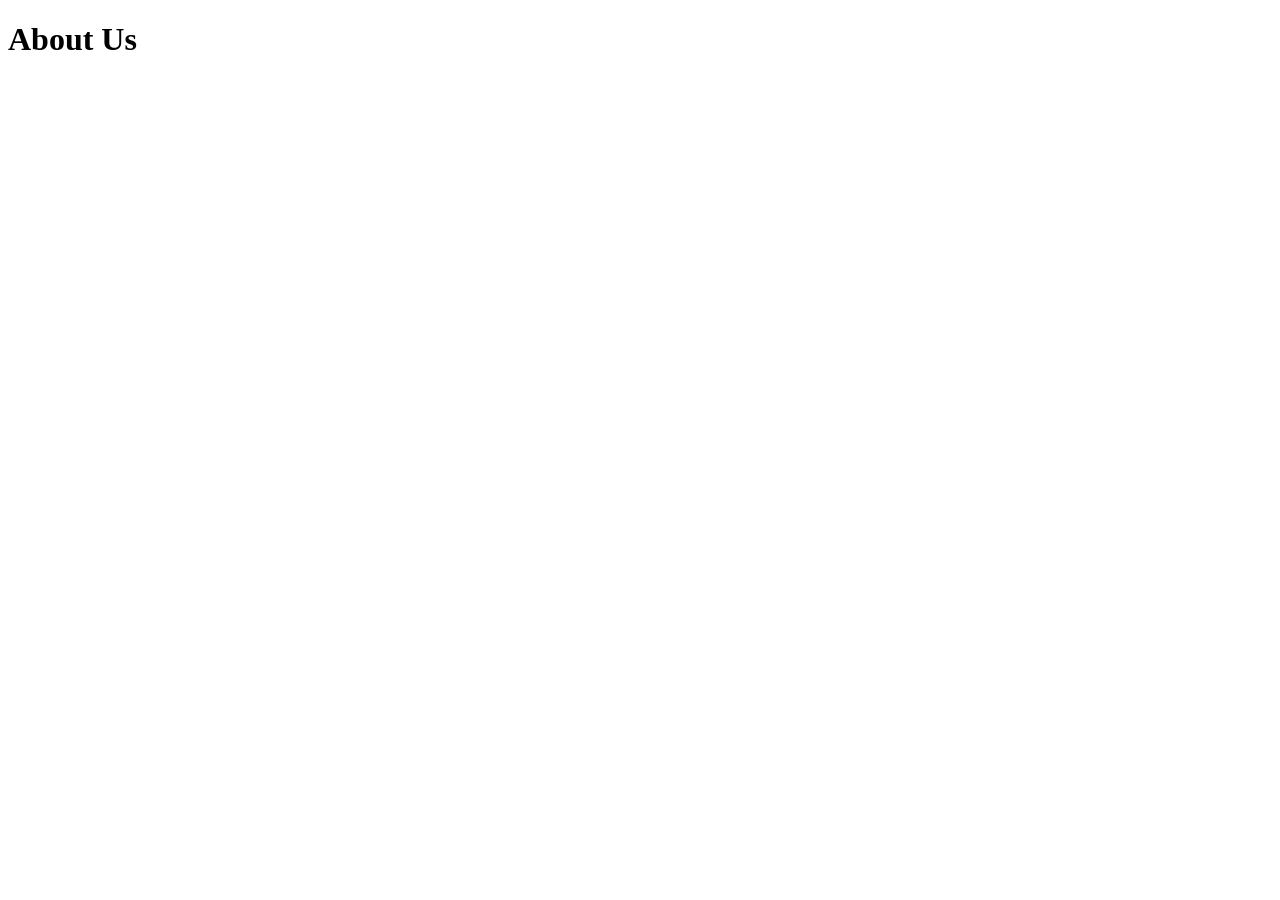
==== html/aboutPage.html @ 6cda6659 "about page started" ====
<!DOCTYPE html>
<html lang="en">

<head>
    <meta charset="UTF-8">
    <meta name="viewport" content="width=device-width, initial-scale=1.0">
    <title>About Us</title>
    <link rel="stylesheet" href="../css/aboutPage.css">
</head>

<body>
    <div>
        <h1>About Us</h1>
    </div>
    
    <section>
        <div>
            
        </div>
    </section>
</body>

</html>
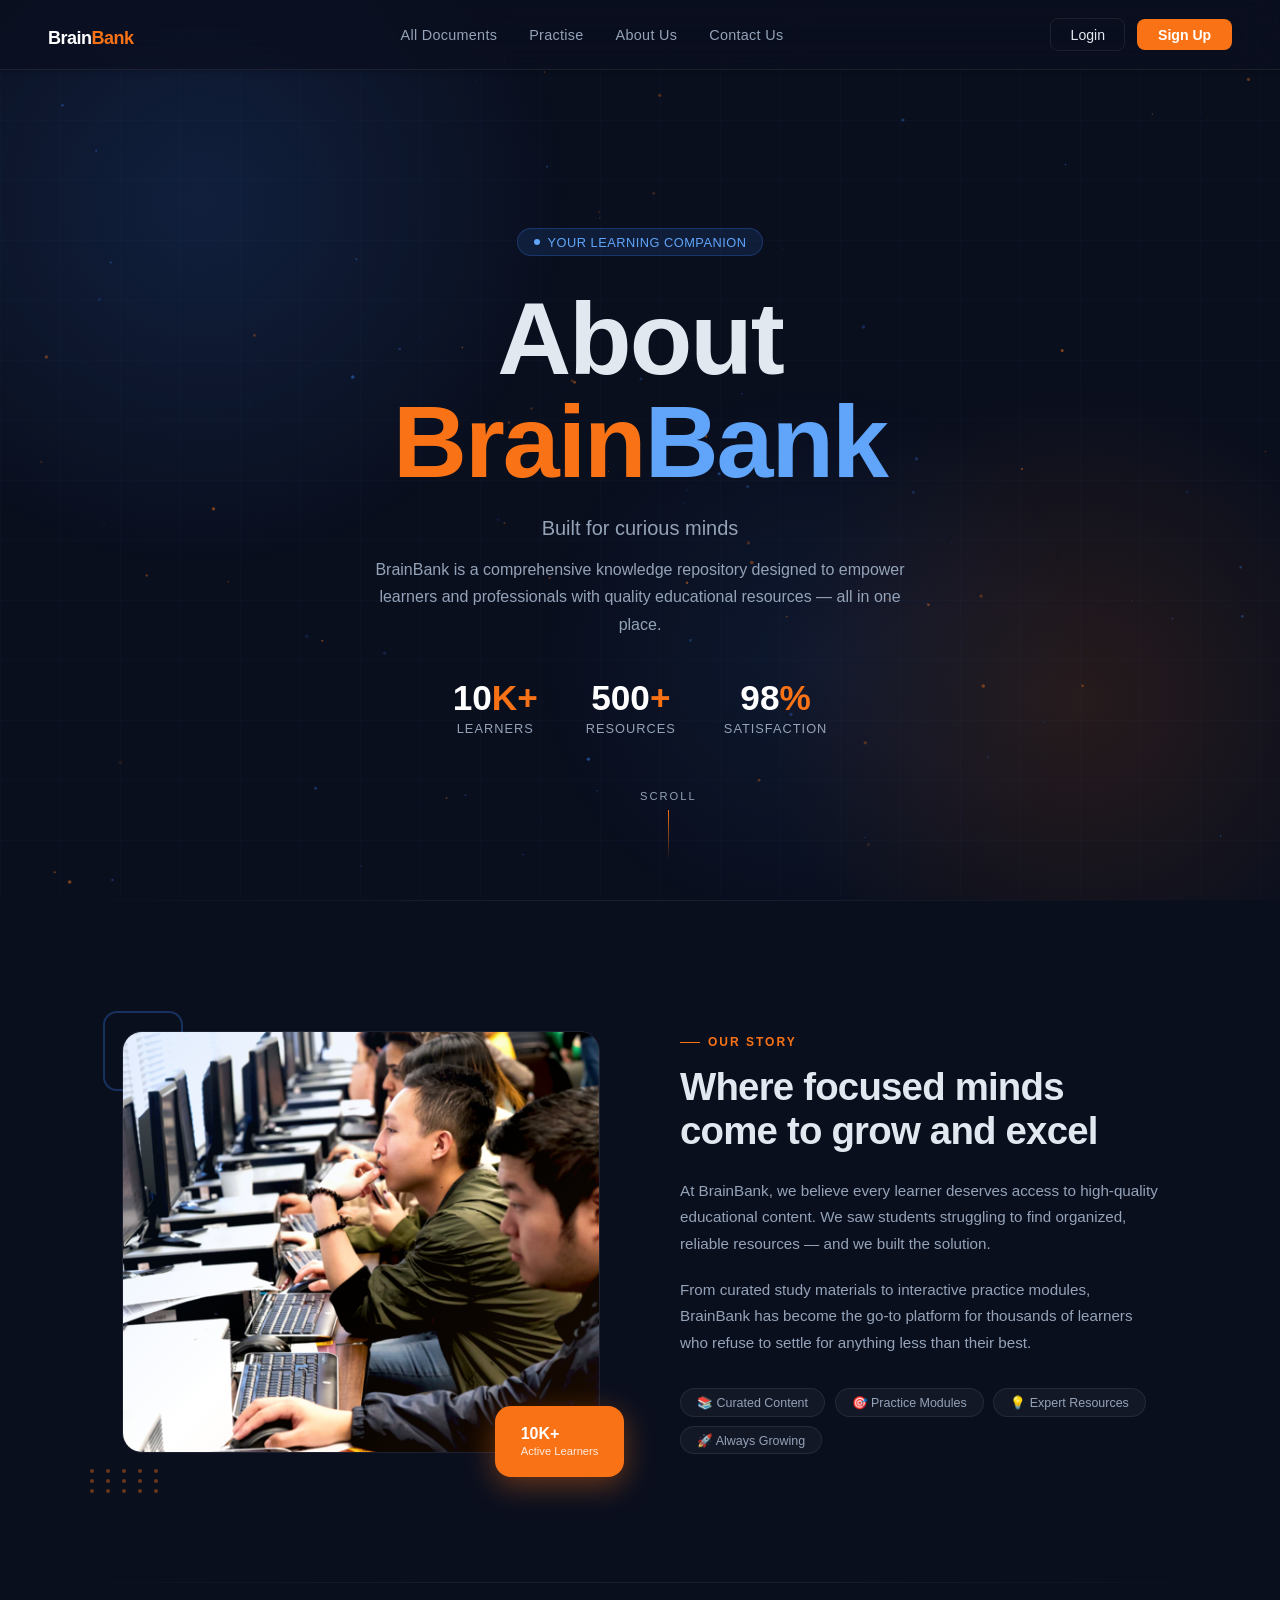
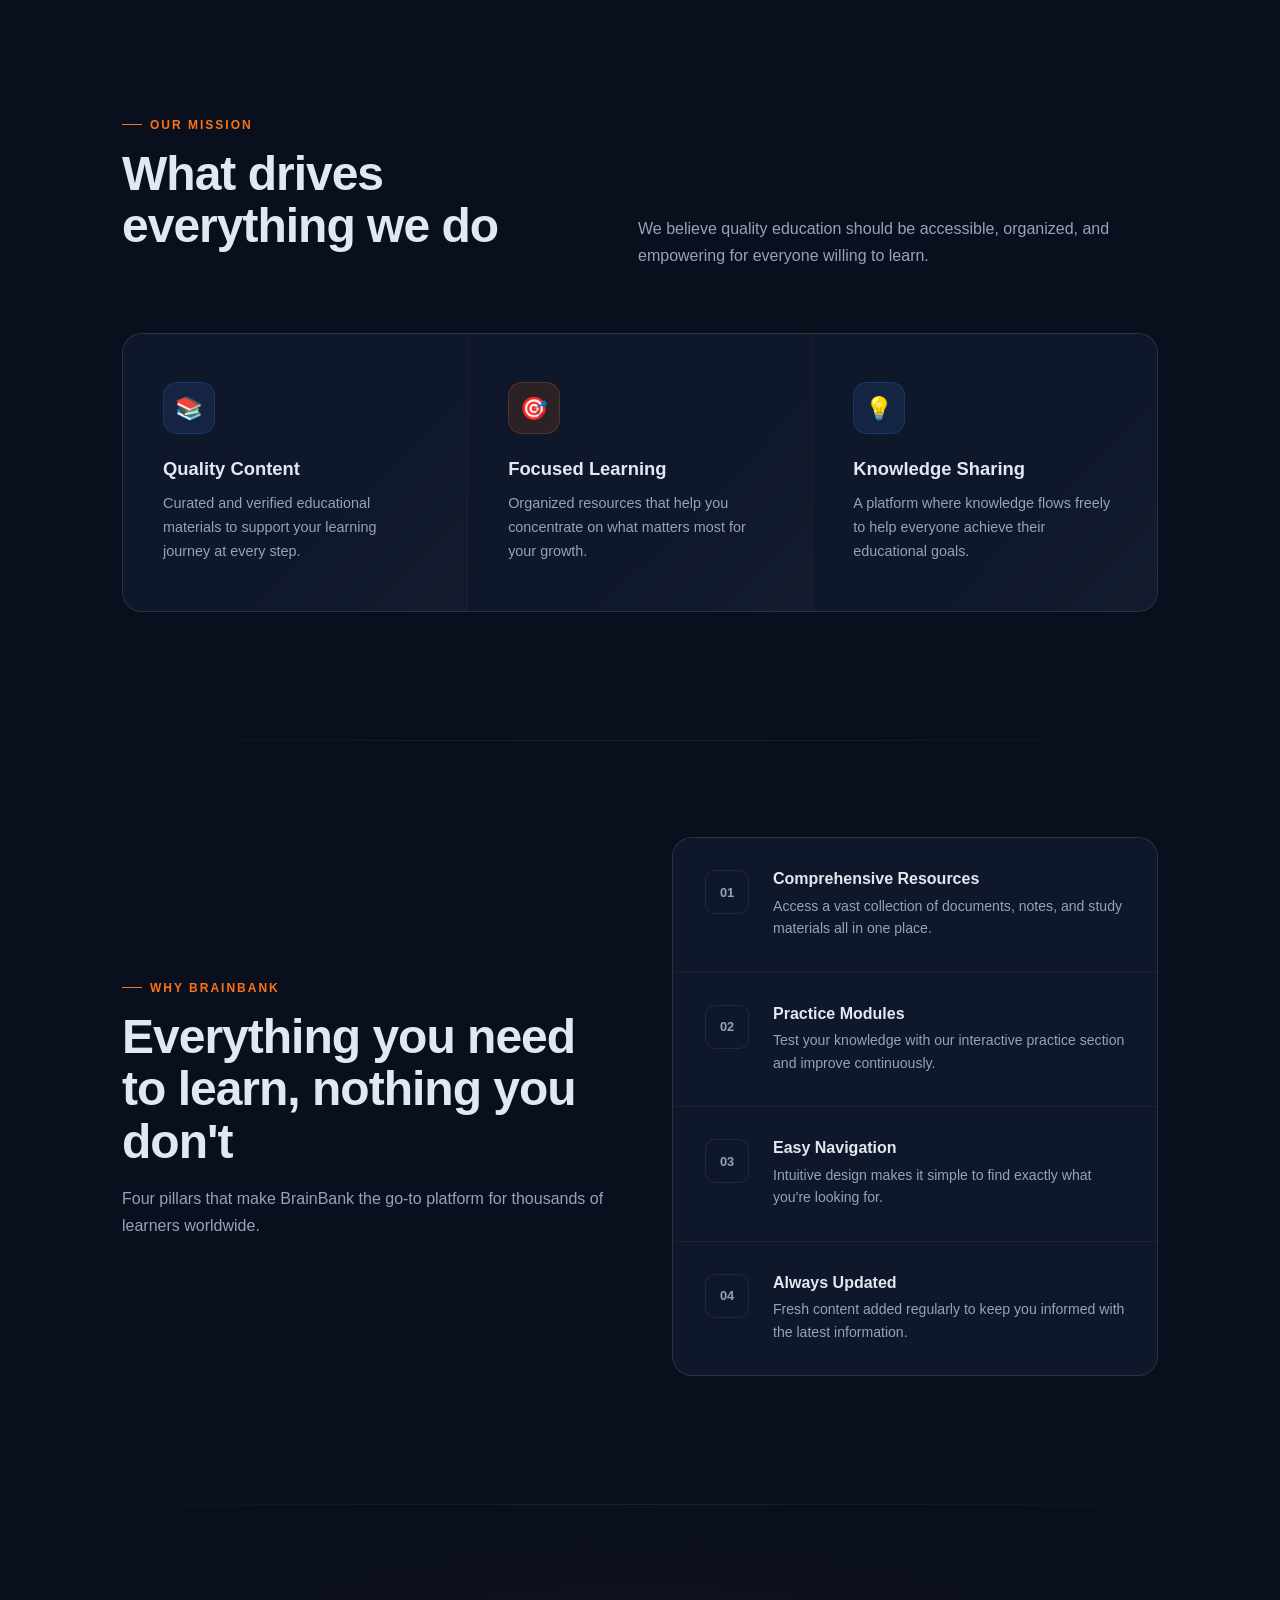
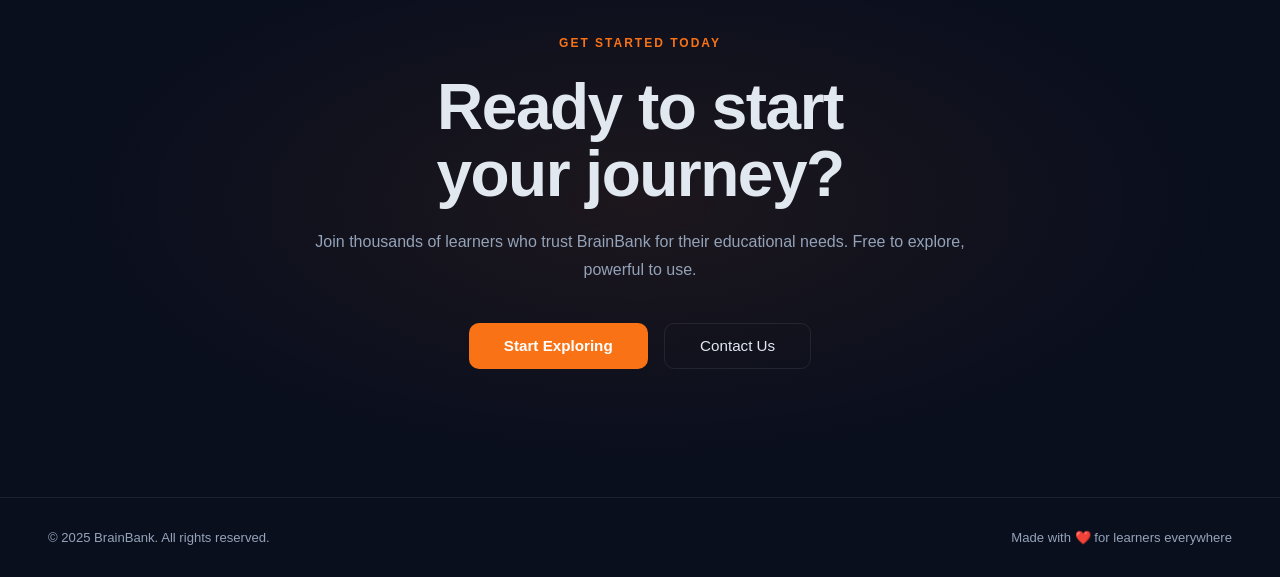
==== commit 27fde6f4: "about page complete" ====
--- a/html/aboutPage.html
+++ b/html/aboutPage.html
@@ -4,20 +4,148 @@
 <head>
     <meta charset="UTF-8">
     <meta name="viewport" content="width=device-width, initial-scale=1.0">
-    <title>About Us</title>
+    <title>About Us - BrainBank</title>
+    <link rel="stylesheet" href="../css/style.css">
     <link rel="stylesheet" href="../css/aboutPage.css">
 </head>
 
 <body>
-    <div>
-        <h1>About Us</h1>
-    </div>
-    
-    <section>
-        <div>
-            
+    <div class="mesh-bg"><div class="mesh-blob"></div></div>
+<div class="grid-overlay"></div>
+<canvas id="bg-canvas"></canvas>
+ 
+<div class="page-wrapper">
+ 
+    <nav class="navbar" id="navbar">
+        <h1 class="headText"><a href="/">Brain<span class="bank">Bank</span></a></h1>
+        <div class="nav-pages">
+            <ul class="nav-link">
+                <li><a href="/">All Documents</a></li>
+                <li><a href="/">Practise</a></li>
+                <li><a href="./aboutPage.html">About Us</a></li>
+                <li><a href="/">Contact Us</a></li>
+            </ul>
+        </div>
+        <div class="nav-actions">
+            <button class="btn-login">Login</button>
+            <button class="btn-signup">Sign Up</button>
+        </div>
+    </nav>
+ 
+    <section class="hero">
+        <div class="hero-content">
+            <div class="hero-badge"><span class="badge-dot"></span> Your Learning Companion</div>
+            <h1 class="hero-title">About<br><span class="hl-orange">Brain</span><span class="hl-blue">Bank</span></h1>
+            <p class="hero-subtitle">Built for curious minds</p>
+            <p class="hero-description">BrainBank is a comprehensive knowledge repository designed to empower learners and professionals with quality educational resources — all in one place.</p>
+            <div class="hero-stats">
+                <div class="stat"><div class="stat-num">10<span>K+</span></div><div class="stat-label">Learners</div></div>
+                <div class="stat"><div class="stat-num">500<span>+</span></div><div class="stat-label">Resources</div></div>
+                <div class="stat"><div class="stat-num">98<span>%</span></div><div class="stat-label">Satisfaction</div></div>
+            </div>
+        </div>
+        <div class="scroll-indicator">
+            <span class="scroll-text">Scroll</span>
+            <div class="scroll-line"></div>
         </div>
     </section>
+ 
+    <div class="divider"></div>
+ 
+    <!-- STORY SECTION WITH IMAGE -->
+    <section class="story-section">
+        <div class="container">
+            <div class="story-grid">
+                <div class="story-image-wrap reveal">
+                    <div class="story-accent"></div>
+                    <div class="story-image-frame">
+                        <img src="../assets/images/aboutUs.png">
+                    </div>
+                    <div class="story-badge">
+                        10K+<span>Active Learners</span>
+                    </div>
+                    <div class="story-dots">
+                        <span></span><span></span><span></span><span></span><span></span>
+                        <span></span><span></span><span></span><span></span><span></span>
+                        <span></span><span></span><span></span><span></span><span></span>
+                    </div>
+                </div>
+                <div class="story-content reveal">
+                    <div class="section-label">Our Story</div>
+                    <h2>Where focused minds come to grow and excel</h2>
+                    <p>At BrainBank, we believe every learner deserves access to high-quality educational content. We saw students struggling to find organized, reliable resources — and we built the solution.</p>
+                    <p>From curated study materials to interactive practice modules, BrainBank has become the go-to platform for thousands of learners who refuse to settle for anything less than their best.</p>
+                    <div class="story-tags">
+                        <span class="story-tag">📚 Curated Content</span>
+                        <span class="story-tag">🎯 Practice Modules</span>
+                        <span class="story-tag">💡 Expert Resources</span>
+                        <span class="story-tag">🚀 Always Growing</span>
+                    </div>
+                </div>
+            </div>
+        </div>
+    </section>
+ 
+    <div class="divider"></div>
+ 
+    <section class="mission-section">
+        <div class="container">
+            <div class="mission-top reveal">
+                <div>
+                    <div class="section-label">Our Mission</div>
+                    <h2 class="section-head">What drives<br>everything we do</h2>
+                </div>
+                <p class="section-sub">We believe quality education should be accessible, organized, and empowering for everyone willing to learn.</p>
+            </div>
+            <div class="mission-grid reveal">
+                <div class="mission-card"><div class="card-glow"></div><div class="card-icon icon-blue">📚</div><h3>Quality Content</h3><p>Curated and verified educational materials to support your learning journey at every step.</p></div>
+                <div class="mission-card"><div class="card-glow"></div><div class="card-icon icon-orange">🎯</div><h3>Focused Learning</h3><p>Organized resources that help you concentrate on what matters most for your growth.</p></div>
+                <div class="mission-card"><div class="card-glow"></div><div class="card-icon icon-blue">💡</div><h3>Knowledge Sharing</h3><p>A platform where knowledge flows freely to help everyone achieve their educational goals.</p></div>
+            </div>
+        </div>
+    </section>
+ 
+    <div class="divider"></div>
+ 
+    <section class="features-section">
+        <div class="container">
+            <div class="features-layout">
+                <div class="features-left reveal">
+                    <div class="section-label">Why BrainBank</div>
+                    <h2 class="section-head">Everything you need to learn, nothing you don't</h2>
+                    <p class="section-sub" style="margin-top:1rem;">Four pillars that make BrainBank the go-to platform for thousands of learners worldwide.</p>
+                </div>
+                <div class="features-right reveal">
+                    <div class="feature-item"><div class="feature-num-box">01</div><div><h3>Comprehensive Resources</h3><p>Access a vast collection of documents, notes, and study materials all in one place.</p></div></div>
+                    <div class="feature-item"><div class="feature-num-box">02</div><div><h3>Practice Modules</h3><p>Test your knowledge with our interactive practice section and improve continuously.</p></div></div>
+                    <div class="feature-item"><div class="feature-num-box">03</div><div><h3>Easy Navigation</h3><p>Intuitive design makes it simple to find exactly what you're looking for.</p></div></div>
+                    <div class="feature-item"><div class="feature-num-box">04</div><div><h3>Always Updated</h3><p>Fresh content added regularly to keep you informed with the latest information.</p></div></div>
+                </div>
+            </div>
+        </div>
+    </section>
+ 
+    <div class="divider"></div>
+ 
+    <section class="cta-section">
+        <div class="cta-inner reveal">
+            <div class="cta-tag">Get Started Today</div>
+            <h2 class="cta-title">Ready to start<br>your journey?</h2>
+            <p class="cta-desc">Join thousands of learners who trust BrainBank for their educational needs. Free to explore, powerful to use.</p>
+            <div class="cta-buttons">
+                <button class="cta-primary">Start Exploring</button>
+                <button class="cta-secondary">Contact Us</button>
+            </div>
+        </div>
+    </section>
+ 
+    <footer>
+        <p>© 2025 BrainBank. All rights reserved.</p>
+        <p>Made with ❤️ for learners everywhere</p>
+    </footer>
+</div>
+
+    <script src="../js/aboutPage.js"></script>
 </body>
 
 </html>
--- a/css/style.css
+++ b/css/style.css
@@ -0,0 +1,86 @@
+*{
+    margin: 0;
+    padding: 0;
+    box-sizing: border-box;
+}
+body{
+    font-family: 'Poppins', sans-serif;
+    background: #f5f5f5;
+}
+
+a{
+    text-decoration: none;
+    color: #333;
+    font-size: 18px;
+    transition: color 0.3s ease;
+}
+.navbar{
+    display: flex;
+    align-items: center;
+    justify-content: space-between;
+    padding: 20px 50px;
+    background: #fff;
+    box-shadow: 0 2px 5px rgba(0,0,0,0.2);
+}
+
+.nav{
+    display: flex;
+    align-items: center;
+    gap: 20px;
+}
+
+nav ul{
+    display: flex;
+    align-items: center;
+    gap: 20px;
+    list-style: none;
+}
+
+.nav-pages{
+    display: flex;
+    align-items: center;
+    gap: 20px;
+}
+
+.nav-link {
+    text-decoration: none;
+    color: #333;
+    font-size: 18px;
+    transition: color 0.3s ease;
+}
+
+.headText{
+    text-align: center;
+    color: #ff3c00;
+}
+
+.bank{
+    color: #2915fe;
+}
+
+.btn{
+    padding: 10px 20px;
+    background: #333;
+    color: #fff;
+    border: none;
+    border-radius: 5px;
+    cursor: pointer;
+    transition: background 0.3s ease;
+}
+
+.btn:hover{
+    background: #555;
+}
+
+.btn a{
+    text-decoration: none;
+    color: #fff;
+    font-size: 18px;
+}
+.btn-1{
+    background: #ff3c00;
+}
+
+.btn-2 {
+    background: #2915fe;
+}
--- a/css/aboutPage.css
+++ b/css/aboutPage.css
@@ -0,0 +1,953 @@
+ *,
+ *::before,
+ *::after {
+     box-sizing: border-box;
+     margin: 0;
+     padding: 0;
+ }
+
+ :root {
+     --blue: #3B82F6;
+     --blue-light: #60A5FA;
+     --orange: #F97316;
+     --orange-light: #FB923C;
+     --dark: #0A0F1E;
+     --dark-2: #0F172A;
+     --dark-3: #1E293B;
+     --text: #E2E8F0;
+     --muted: #94A3B8;
+     --glass: rgba(255, 255, 255, 0.04);
+     --glass-border: rgba(255, 255, 255, 0.08);
+ }
+
+ html {
+     scroll-behavior: smooth;
+ }
+
+ body {
+     font-family: 'DM Sans', sans-serif;
+     background: var(--dark);
+     color: var(--text);
+     overflow-x: hidden;
+ }
+
+ #bg-canvas {
+     position: fixed;
+     top: 0;
+     left: 0;
+     width: 100%;
+     height: 100%;
+     z-index: 0;
+     pointer-events: none;
+ }
+
+ .mesh-bg {
+     position: fixed;
+     top: 0;
+     left: 0;
+     width: 100%;
+     height: 100%;
+     z-index: 0;
+     pointer-events: none;
+     overflow: hidden;
+ }
+
+ .mesh-bg::before {
+     content: '';
+     position: absolute;
+     width: 800px;
+     height: 800px;
+     top: -200px;
+     left: -200px;
+     background: radial-gradient(circle, rgba(59, 130, 246, 0.15) 0%, transparent 65%);
+     animation: drift1 18s ease-in-out infinite alternate;
+ }
+
+ .mesh-bg::after {
+     content: '';
+     position: absolute;
+     width: 700px;
+     height: 700px;
+     bottom: -150px;
+     right: -150px;
+     background: radial-gradient(circle, rgba(249, 115, 22, 0.12) 0%, transparent 65%);
+     animation: drift2 22s ease-in-out infinite alternate;
+ }
+
+ .mesh-blob {
+     position: absolute;
+     width: 600px;
+     height: 600px;
+     top: 40%;
+     left: 40%;
+     background: radial-gradient(circle, rgba(59, 130, 246, 0.08) 0%, transparent 65%);
+     animation: drift3 26s ease-in-out infinite alternate;
+ }
+
+ @keyframes drift1 {
+     from {
+         transform: translate(0, 0) scale(1)
+     }
+
+     to {
+         transform: translate(80px, 60px) scale(1.1)
+     }
+ }
+
+ @keyframes drift2 {
+     from {
+         transform: translate(0, 0) scale(1)
+     }
+
+     to {
+         transform: translate(-60px, -80px) scale(1.15)
+     }
+ }
+
+ @keyframes drift3 {
+     from {
+         transform: translate(-50%, -50%) scale(1)
+     }
+
+     to {
+         transform: translate(-40%, -60%) scale(1.2)
+     }
+ }
+
+ .grid-overlay {
+     position: fixed;
+     top: 0;
+     left: 0;
+     width: 100%;
+     height: 100%;
+     z-index: 0;
+     pointer-events: none;
+     background-image: linear-gradient(rgba(59, 130, 246, 0.03) 1px, transparent 1px), linear-gradient(90deg, rgba(59, 130, 246, 0.03) 1px, transparent 1px);
+     background-size: 60px 60px;
+ }
+
+ .navbar {
+     position: fixed;
+     top: 0;
+     left: 0;
+     right: 0;
+     z-index: 100;
+     display: flex;
+     align-items: center;
+     justify-content: space-between;
+     padding: 0 3rem;
+     height: 70px;
+     background: rgba(10, 15, 30, 0.7);
+     backdrop-filter: blur(20px);
+     border-bottom: 1px solid var(--glass-border);
+     transition: all 0.3s;
+ }
+
+ .navbar.scrolled {
+     background: rgba(10, 15, 30, 0.92);
+     box-shadow: 0 4px 30px rgba(0, 0, 0, 0.3);
+ }
+
+ .headText {
+     font-family: 'Syne', sans-serif;
+     font-size: 1.7rem;
+     font-weight: 800;
+     color: #fff;
+     letter-spacing: -0.5px;
+ }
+
+ .headText a {
+     text-decoration: none;
+     color: inherit;
+ }
+
+ .bank {
+     color: var(--orange);
+ }
+
+ .nav-pages ul {
+     display: flex;
+     gap: 2rem;
+     list-style: none;
+ }
+
+ .nav-pages ul li a {
+     text-decoration: none;
+     color: var(--muted);
+     font-size: 0.9rem;
+     font-weight: 500;
+     letter-spacing: 0.3px;
+     transition: color 0.2s;
+     position: relative;
+ }
+
+ .nav-pages ul li a::after {
+     content: '';
+     position: absolute;
+     bottom: -3px;
+     left: 0;
+     width: 0;
+     height: 1.5px;
+     background: var(--orange);
+     transition: width 0.3s;
+ }
+
+ .nav-pages ul li a:hover {
+     color: var(--text);
+ }
+
+ .nav-pages ul li a:hover::after {
+     width: 100%;
+ }
+
+ .nav-actions {
+     display: flex;
+     gap: 0.75rem;
+     align-items: center;
+ }
+
+ .btn-login {
+     background: transparent;
+     border: 1px solid var(--glass-border);
+     color: var(--text);
+     padding: 0.45rem 1.2rem;
+     border-radius: 8px;
+     font-family: 'DM Sans', sans-serif;
+     font-size: 0.88rem;
+     font-weight: 500;
+     cursor: pointer;
+     transition: all 0.2s;
+ }
+
+ .btn-login:hover {
+     border-color: rgba(255, 255, 255, 0.25);
+     background: var(--glass);
+ }
+
+ .btn-signup {
+     background: var(--orange);
+     border: none;
+     color: #fff;
+     padding: 0.45rem 1.3rem;
+     border-radius: 8px;
+     font-family: 'DM Sans', sans-serif;
+     font-size: 0.88rem;
+     font-weight: 600;
+     cursor: pointer;
+     transition: all 0.2s;
+ }
+
+ .btn-signup:hover {
+     background: var(--orange-light);
+     transform: translateY(-1px);
+     box-shadow: 0 4px 15px rgba(249, 115, 22, 0.35);
+ }
+
+ .page-wrapper {
+     position: relative;
+     z-index: 1;
+ }
+
+ /* HERO */
+ .hero {
+     min-height: 100vh;
+     display: flex;
+     align-items: center;
+     justify-content: center;
+     text-align: center;
+     padding: 8rem 2rem 4rem;
+     position: relative;
+ }
+
+ .hero-badge {
+     display: inline-flex;
+     align-items: center;
+     gap: 0.5rem;
+     background: rgba(59, 130, 246, 0.12);
+     border: 1px solid rgba(59, 130, 246, 0.25);
+     border-radius: 100px;
+     padding: 0.35rem 1rem;
+     font-size: 0.8rem;
+     color: var(--blue-light);
+     font-weight: 500;
+     letter-spacing: 0.5px;
+     text-transform: uppercase;
+     margin-bottom: 2rem;
+     opacity: 0;
+     animation: fadeUp 0.8s 0.2s forwards;
+ }
+
+ .badge-dot {
+     width: 6px;
+     height: 6px;
+     background: var(--blue-light);
+     border-radius: 50%;
+     animation: pulse 2s infinite;
+ }
+
+ @keyframes pulse {
+
+     0%,
+     100% {
+         opacity: 1
+     }
+
+     50% {
+         opacity: 0.3
+     }
+ }
+
+ .hero-title {
+     font-family: 'Syne', sans-serif;
+     font-size: clamp(3.5rem, 8vw, 7rem);
+     font-weight: 800;
+     line-height: 1.0;
+     letter-spacing: -2px;
+     margin-bottom: 1.5rem;
+     opacity: 0;
+     animation: fadeUp 0.9s 0.4s forwards;
+ }
+
+ .hl-orange {
+     color: var(--orange);
+ }
+
+ .hl-blue {
+     color: var(--blue-light);
+ }
+
+ .hero-subtitle {
+     font-size: 1.25rem;
+     color: var(--muted);
+     font-weight: 300;
+     margin-bottom: 1rem;
+     opacity: 0;
+     animation: fadeUp 0.9s 0.55s forwards;
+ }
+
+ .hero-description {
+     max-width: 560px;
+     margin: 0 auto 2.5rem;
+     color: var(--muted);
+     font-size: 1rem;
+     line-height: 1.7;
+     font-weight: 300;
+     opacity: 0;
+     animation: fadeUp 0.9s 0.7s forwards;
+ }
+
+ .hero-stats {
+     display: flex;
+     gap: 3rem;
+     justify-content: center;
+     opacity: 0;
+     animation: fadeUp 0.9s 0.85s forwards;
+ }
+
+ .stat {
+     text-align: center;
+ }
+
+ .stat-num {
+     font-family: 'Syne', sans-serif;
+     font-size: 2.2rem;
+     font-weight: 800;
+     color: #fff;
+ }
+
+ .stat-num span {
+     color: var(--orange);
+ }
+
+ .stat-label {
+     font-size: 0.8rem;
+     color: var(--muted);
+     margin-top: 0.2rem;
+     text-transform: uppercase;
+     letter-spacing: 1px;
+ }
+
+ .scroll-indicator {
+     position: absolute;
+     bottom: 2.5rem;
+     left: 50%;
+     transform: translateX(-50%);
+     display: flex;
+     flex-direction: column;
+     align-items: center;
+     gap: 0.5rem;
+     opacity: 0;
+     animation: fadeUp 1s 1.2s forwards;
+ }
+
+ .scroll-line {
+     width: 1px;
+     height: 50px;
+     background: linear-gradient(to bottom, var(--orange), transparent);
+     animation: scrollDown 1.8s ease-in-out infinite;
+ }
+
+ @keyframes scrollDown {
+     0% {
+         transform: scaleY(0);
+         transform-origin: top
+     }
+
+     50% {
+         transform: scaleY(1);
+         transform-origin: top
+     }
+
+     51% {
+         transform-origin: bottom
+     }
+
+     100% {
+         transform: scaleY(0);
+         transform-origin: bottom
+     }
+ }
+
+ .scroll-text {
+     font-size: 0.7rem;
+     color: var(--muted);
+     letter-spacing: 2px;
+     text-transform: uppercase;
+ }
+
+ @keyframes fadeUp {
+     from {
+         opacity: 0;
+         transform: translateY(30px)
+     }
+
+     to {
+         opacity: 1;
+         transform: translateY(0)
+     }
+ }
+
+ /* SHARED */
+ section {
+     position: relative;
+     z-index: 1;
+ }
+
+ .container {
+     max-width: 1100px;
+     margin: 0 auto;
+     padding: 0 2rem;
+ }
+
+ .section-label {
+     display: inline-flex;
+     align-items: center;
+     gap: 0.5rem;
+     font-size: 0.75rem;
+     font-weight: 600;
+     text-transform: uppercase;
+     letter-spacing: 2px;
+     color: var(--orange);
+     margin-bottom: 1rem;
+ }
+
+ .section-label::before {
+     content: '';
+     width: 20px;
+     height: 1.5px;
+     background: var(--orange);
+ }
+
+ .section-head {
+     font-family: 'Syne', sans-serif;
+     font-size: clamp(2rem, 4vw, 3rem);
+     font-weight: 700;
+     letter-spacing: -1px;
+     line-height: 1.1;
+     margin-bottom: 1rem;
+ }
+
+ .section-sub {
+     color: var(--muted);
+     font-size: 1rem;
+     font-weight: 300;
+     line-height: 1.7;
+     max-width: 520px;
+ }
+
+ .divider {
+     width: 100%;
+     height: 1px;
+     background: linear-gradient(to right, transparent, var(--glass-border), transparent);
+ }
+
+ /* STORY / IMAGE SECTION */
+ .story-section {
+     padding: 8rem 0;
+ }
+
+ .story-grid {
+     display: grid;
+     grid-template-columns: 1fr 1fr;
+     gap: 5rem;
+     align-items: center;
+ }
+
+ .story-image-wrap {
+     position: relative;
+ }
+
+ .story-image-frame {
+     position: relative;
+     border-radius: 20px;
+     overflow: hidden;
+     border: 1px solid var(--glass-border);
+ }
+
+ .story-image-frame::before {
+     content: '';
+     position: absolute;
+     inset: 0;
+     background: linear-gradient(135deg, rgba(59, 130, 246, 0.15) 0%, transparent 50%, rgba(249, 115, 22, 0.1) 100%);
+     z-index: 1;
+     pointer-events: none;
+ }
+
+ .story-image-frame img {
+     width: 100%;
+     height: 420px;
+     object-fit: cover;
+     display: block;
+     filter: saturate(0.85) contrast(1.05);
+     transition: filter 0.5s, transform 0.6s;
+ }
+
+ .story-image-frame:hover img {
+     filter: saturate(1) contrast(1.05);
+     transform: scale(1.03);
+ }
+
+ .story-badge {
+     position: absolute;
+     bottom: -1.5rem;
+     right: -1.5rem;
+     background: var(--orange);
+     color: #fff;
+     padding: 1.2rem 1.6rem;
+     border-radius: 16px;
+     font-family: 'Syne', sans-serif;
+     font-weight: 800;
+     font-size: 1rem;
+     box-shadow: 0 8px 30px rgba(249, 115, 22, 0.4);
+     z-index: 2;
+ }
+
+ .story-badge span {
+     display: block;
+     font-size: 0.7rem;
+     font-family: 'DM Sans', sans-serif;
+     font-weight: 400;
+     opacity: 0.85;
+     margin-top: 0.15rem;
+ }
+
+ .story-accent {
+     position: absolute;
+     top: -1.2rem;
+     left: -1.2rem;
+     width: 80px;
+     height: 80px;
+     border: 2px solid rgba(59, 130, 246, 0.3);
+     border-radius: 14px;
+     z-index: 0;
+ }
+
+ .story-dots {
+     position: absolute;
+     bottom: -2.5rem;
+     left: -2rem;
+     display: grid;
+     grid-template-columns: repeat(5, 10px);
+     gap: 6px;
+     z-index: 0;
+ }
+
+ .story-dots span {
+     width: 4px;
+     height: 4px;
+     background: rgba(249, 115, 22, 0.4);
+     border-radius: 50%;
+     display: block;
+ }
+
+ .story-content {}
+
+ .story-content h2 {
+     font-family: 'Syne', sans-serif;
+     font-size: clamp(1.8rem, 3vw, 2.6rem);
+     font-weight: 700;
+     letter-spacing: -0.8px;
+     line-height: 1.15;
+     margin-bottom: 1.5rem;
+ }
+
+ .story-content p {
+     color: var(--muted);
+     font-size: 0.95rem;
+     line-height: 1.75;
+     font-weight: 300;
+     margin-bottom: 1.2rem;
+ }
+
+ .story-tags {
+     display: flex;
+     flex-wrap: wrap;
+     gap: 0.6rem;
+     margin-top: 2rem;
+ }
+
+ .story-tag {
+     background: var(--glass);
+     border: 1px solid var(--glass-border);
+     border-radius: 100px;
+     padding: 0.35rem 1rem;
+     font-size: 0.78rem;
+     color: var(--muted);
+     font-weight: 500;
+     transition: all 0.2s;
+ }
+
+ .story-tag:hover {
+     border-color: rgba(249, 115, 22, 0.4);
+     color: var(--orange-light);
+     background: rgba(249, 115, 22, 0.06);
+ }
+
+ /* MISSION */
+ .mission-section {
+     padding: 8rem 0;
+ }
+
+ .mission-top {
+     display: flex;
+     justify-content: space-between;
+     align-items: flex-end;
+     margin-bottom: 4rem;
+     gap: 2rem;
+ }
+
+ .mission-grid {
+     display: grid;
+     grid-template-columns: repeat(3, 1fr);
+     gap: 1.5px;
+     background: var(--glass-border);
+     border: 1px solid var(--glass-border);
+     border-radius: 20px;
+     overflow: hidden;
+ }
+
+ .mission-card {
+     background: var(--dark-2);
+     padding: 3rem 2.5rem;
+     transition: background 0.3s;
+     position: relative;
+     overflow: hidden;
+ }
+
+ .mission-card::before {
+     content: '';
+     position: absolute;
+     inset: 0;
+     background: linear-gradient(135deg, transparent 60%, rgba(255, 255, 255, 0.02));
+     pointer-events: none;
+ }
+
+ .mission-card:hover {
+     background: var(--dark-3);
+ }
+
+ .mission-card:hover .card-glow {
+     opacity: 1;
+ }
+
+ .card-glow {
+     position: absolute;
+     top: 0;
+     left: 0;
+     width: 100%;
+     height: 2px;
+     opacity: 0;
+     transition: opacity 0.4s;
+ }
+
+ .mission-card:nth-child(1) .card-glow {
+     background: var(--blue);
+ }
+
+ .mission-card:nth-child(2) .card-glow {
+     background: var(--orange);
+ }
+
+ .mission-card:nth-child(3) .card-glow {
+     background: var(--blue);
+ }
+
+ .card-icon {
+     width: 52px;
+     height: 52px;
+     border-radius: 14px;
+     display: flex;
+     align-items: center;
+     justify-content: center;
+     font-size: 1.4rem;
+     margin-bottom: 1.5rem;
+ }
+
+ .icon-blue {
+     background: rgba(59, 130, 246, 0.12);
+     border: 1px solid rgba(59, 130, 246, 0.2);
+ }
+
+ .icon-orange {
+     background: rgba(249, 115, 22, 0.12);
+     border: 1px solid rgba(249, 115, 22, 0.2);
+ }
+
+ .mission-card h3 {
+     font-family: 'Syne', sans-serif;
+     font-size: 1.15rem;
+     font-weight: 700;
+     margin-bottom: 0.75rem;
+ }
+
+ .mission-card p {
+     color: var(--muted);
+     font-size: 0.9rem;
+     line-height: 1.65;
+     font-weight: 300;
+ }
+
+ /* FEATURES */
+ .features-section {
+     padding: 6rem 0 8rem;
+ }
+
+ .features-layout {
+     display: grid;
+     grid-template-columns: 1fr 1fr;
+     gap: 4rem;
+     align-items: center;
+ }
+
+ .features-right {
+     display: grid;
+     grid-template-columns: 1fr;
+     gap: 1px;
+     background: var(--glass-border);
+     border: 1px solid var(--glass-border);
+     border-radius: 20px;
+     overflow: hidden;
+ }
+
+ .feature-item {
+     display: flex;
+     gap: 1.5rem;
+     padding: 2rem;
+     background: var(--dark-2);
+     transition: background 0.3s;
+ }
+
+ .feature-item:hover {
+     background: var(--dark-3);
+ }
+
+ .feature-item:hover .feature-num-box {
+     border-color: var(--orange);
+     color: var(--orange);
+ }
+
+ .feature-num-box {
+     flex-shrink: 0;
+     width: 44px;
+     height: 44px;
+     border-radius: 10px;
+     border: 1px solid var(--glass-border);
+     display: flex;
+     align-items: center;
+     justify-content: center;
+     font-family: 'Syne', sans-serif;
+     font-size: 0.8rem;
+     font-weight: 800;
+     color: var(--muted);
+     transition: all 0.3s;
+ }
+
+ .feature-item h3 {
+     font-family: 'Syne', sans-serif;
+     font-size: 1rem;
+     font-weight: 700;
+     margin-bottom: 0.4rem;
+ }
+
+ .feature-item p {
+     color: var(--muted);
+     font-size: 0.88rem;
+     line-height: 1.6;
+     font-weight: 300;
+ }
+
+ /* CTA */
+ .cta-section {
+     padding: 8rem 2rem;
+     text-align: center;
+     position: relative;
+     overflow: hidden;
+ }
+
+ .cta-section::before {
+     content: '';
+     position: absolute;
+     inset: 0;
+     background: radial-gradient(ellipse at center, rgba(249, 115, 22, 0.08) 0%, transparent 65%);
+     pointer-events: none;
+ }
+
+ .cta-inner {
+     position: relative;
+     z-index: 1;
+     max-width: 700px;
+     margin: 0 auto;
+ }
+
+ .cta-tag {
+     display: inline-block;
+     font-size: 0.75rem;
+     font-weight: 600;
+     text-transform: uppercase;
+     letter-spacing: 2px;
+     color: var(--orange);
+     margin-bottom: 1.5rem;
+ }
+
+ .cta-title {
+     font-family: 'Syne', sans-serif;
+     font-size: clamp(2.5rem, 5vw, 4rem);
+     font-weight: 800;
+     letter-spacing: -1.5px;
+     line-height: 1.05;
+     margin-bottom: 1.25rem;
+ }
+
+ .cta-desc {
+     color: var(--muted);
+     font-size: 1rem;
+     font-weight: 300;
+     line-height: 1.7;
+     margin-bottom: 2.5rem;
+ }
+
+ .cta-buttons {
+     display: flex;
+     gap: 1rem;
+     justify-content: center;
+     flex-wrap: wrap;
+ }
+
+ .cta-primary {
+     background: var(--orange);
+     color: #fff;
+     border: none;
+     padding: 0.85rem 2.2rem;
+     border-radius: 10px;
+     font-family: 'DM Sans', sans-serif;
+     font-size: 0.95rem;
+     font-weight: 600;
+     cursor: pointer;
+     transition: all 0.25s;
+ }
+
+ .cta-primary:hover {
+     background: var(--orange-light);
+     transform: translateY(-2px);
+     box-shadow: 0 8px 25px rgba(249, 115, 22, 0.4);
+ }
+
+ .cta-secondary {
+     background: transparent;
+     color: var(--text);
+     border: 1px solid var(--glass-border);
+     padding: 0.85rem 2.2rem;
+     border-radius: 10px;
+     font-family: 'DM Sans', sans-serif;
+     font-size: 0.95rem;
+     font-weight: 500;
+     cursor: pointer;
+     transition: all 0.25s;
+ }
+
+ .cta-secondary:hover {
+     border-color: rgba(255, 255, 255, 0.25);
+     background: var(--glass);
+     transform: translateY(-2px);
+ }
+
+ footer {
+     border-top: 1px solid var(--glass-border);
+     padding: 2rem 3rem;
+     display: flex;
+     justify-content: space-between;
+     align-items: center;
+ }
+
+ footer p {
+     color: var(--muted);
+     font-size: 0.82rem;
+ }
+
+ .reveal {
+     opacity: 0;
+     transform: translateY(40px);
+     transition: opacity 0.7s, transform 0.7s;
+ }
+
+ .reveal.visible {
+     opacity: 1;
+     transform: translateY(0);
+ }
+
+ @media(max-width:900px) {
+     .navbar {
+         padding: 0 1.5rem;
+     }
+
+     .nav-pages {
+         display: none;
+     }
+
+     .story-grid {
+         grid-template-columns: 1fr;
+         gap: 3rem;
+     }
+
+     .story-badge {
+         bottom: -1rem;
+         right: 1rem;
+     }
+
+     .mission-grid {
+         grid-template-columns: 1fr;
+     }
+
+     .features-layout {
+         grid-template-columns: 1fr;
+     }
+
+     .hero-stats {
+         gap: 2rem;
+     }
+
+     .mission-top {
+         flex-direction: column;
+         align-items: flex-start;
+     }
+ }
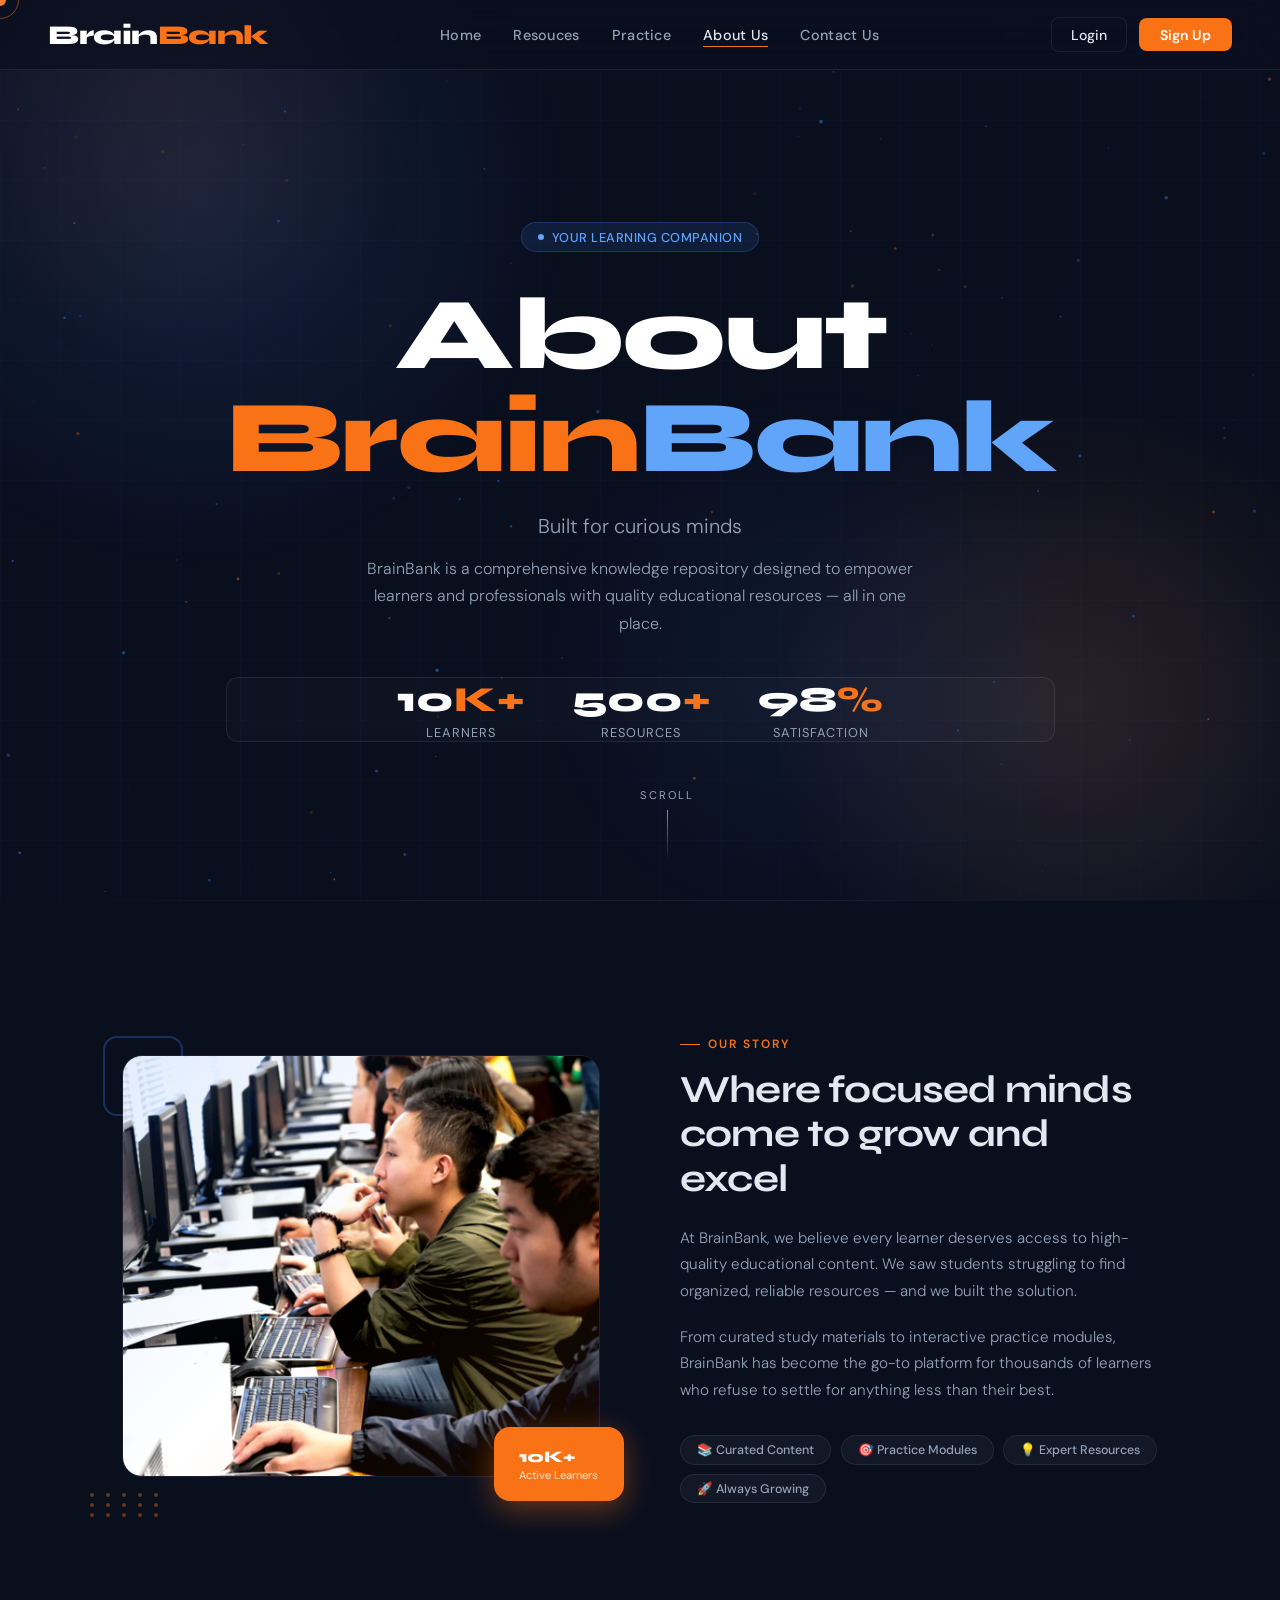
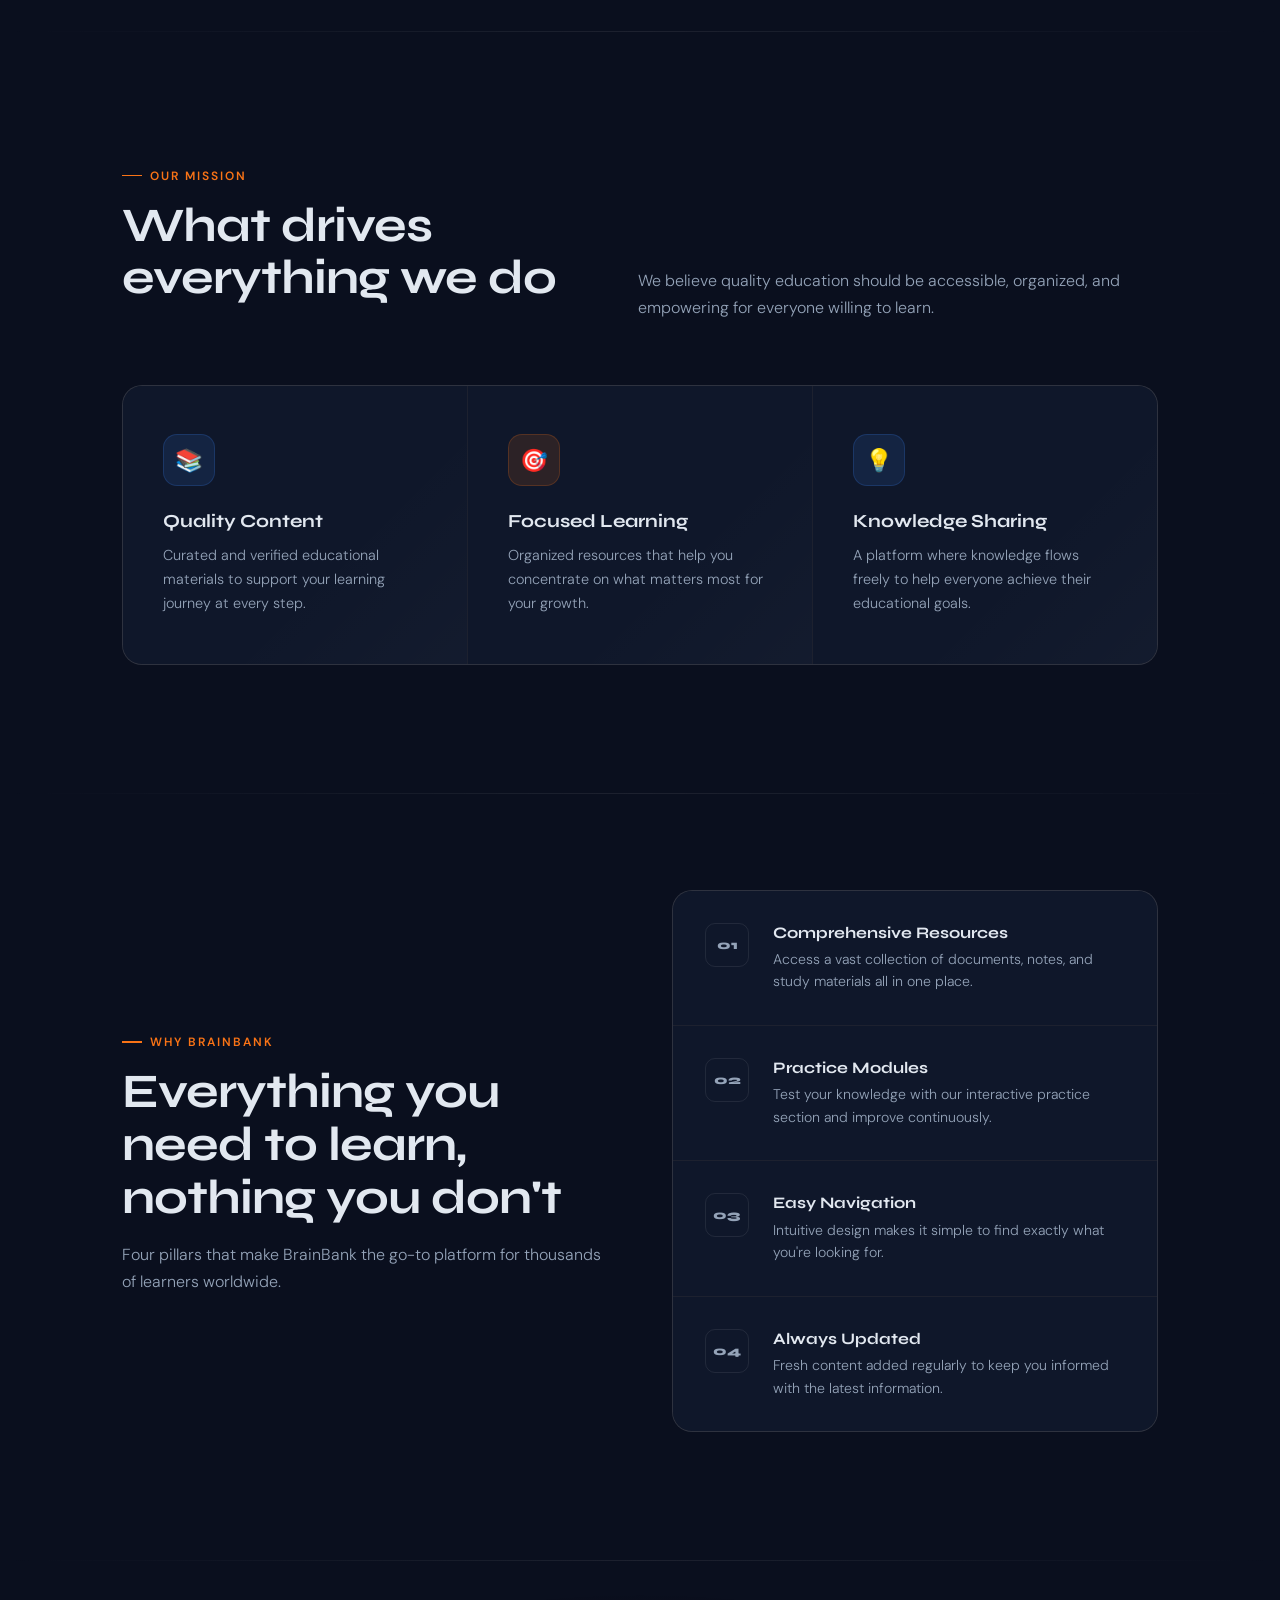
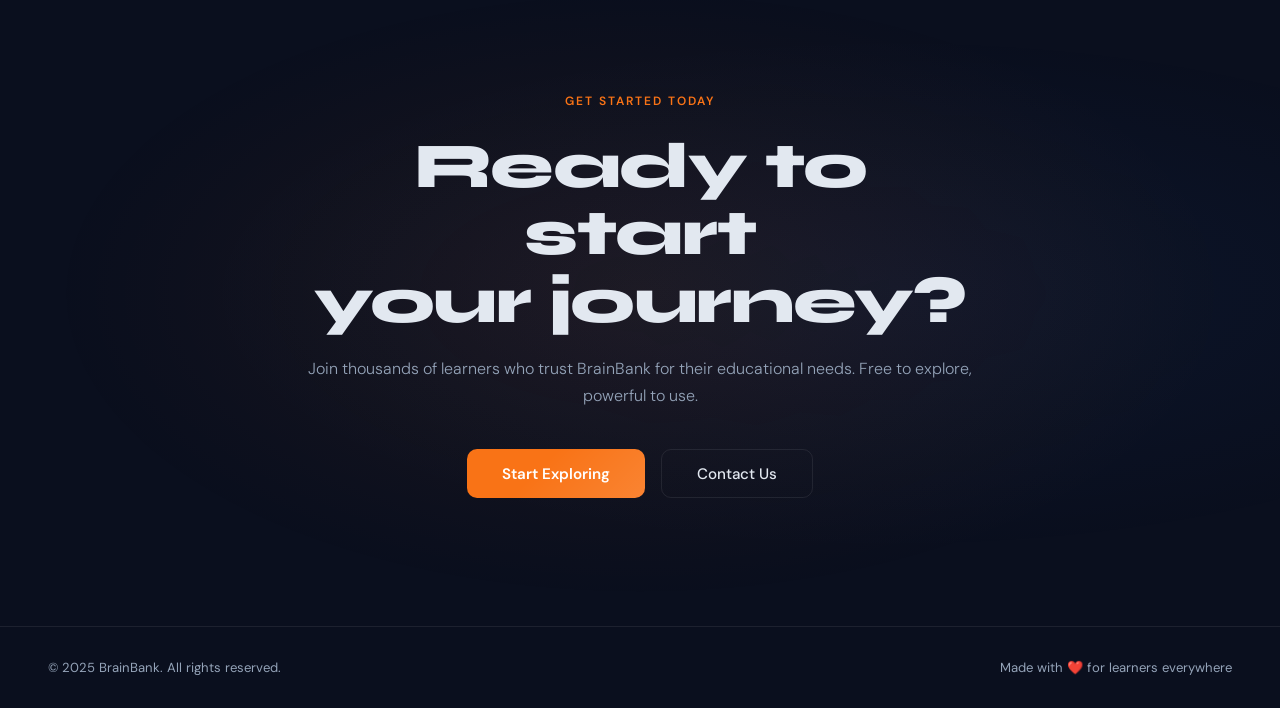
==== commit fe944da6: "all pages completed" ====
--- a/html/aboutPage.html
+++ b/html/aboutPage.html
@@ -5,147 +5,216 @@
     <meta charset="UTF-8">
     <meta name="viewport" content="width=device-width, initial-scale=1.0">
     <title>About Us - BrainBank</title>
+    <link
+        href="https://fonts.googleapis.com/css2?family=Syne:wght@400;600;700;800&family=DM+Sans:ital,wght@0,300;0,400;0,500;1,300&display=swap"
+        rel="stylesheet">
     <link rel="stylesheet" href="../css/style.css">
     <link rel="stylesheet" href="../css/aboutPage.css">
 </head>
 
 <body>
-    <div class="mesh-bg"><div class="mesh-blob"></div></div>
-<div class="grid-overlay"></div>
-<canvas id="bg-canvas"></canvas>
- 
-<div class="page-wrapper">
- 
-    <nav class="navbar" id="navbar">
-        <h1 class="headText"><a href="/">Brain<span class="bank">Bank</span></a></h1>
-        <div class="nav-pages">
-            <ul class="nav-link">
-                <li><a href="/">All Documents</a></li>
-                <li><a href="/">Practise</a></li>
-                <li><a href="./aboutPage.html">About Us</a></li>
-                <li><a href="/">Contact Us</a></li>
-            </ul>
-        </div>
-        <div class="nav-actions">
-            <button class="btn-login">Login</button>
-            <button class="btn-signup">Sign Up</button>
-        </div>
-    </nav>
- 
-    <section class="hero">
-        <div class="hero-content">
-            <div class="hero-badge"><span class="badge-dot"></span> Your Learning Companion</div>
-            <h1 class="hero-title">About<br><span class="hl-orange">Brain</span><span class="hl-blue">Bank</span></h1>
-            <p class="hero-subtitle">Built for curious minds</p>
-            <p class="hero-description">BrainBank is a comprehensive knowledge repository designed to empower learners and professionals with quality educational resources — all in one place.</p>
-            <div class="hero-stats">
-                <div class="stat"><div class="stat-num">10<span>K+</span></div><div class="stat-label">Learners</div></div>
-                <div class="stat"><div class="stat-num">500<span>+</span></div><div class="stat-label">Resources</div></div>
-                <div class="stat"><div class="stat-num">98<span>%</span></div><div class="stat-label">Satisfaction</div></div>
-            </div>
-        </div>
-        <div class="scroll-indicator">
-            <span class="scroll-text">Scroll</span>
-            <div class="scroll-line"></div>
-        </div>
-    </section>
- 
-    <div class="divider"></div>
- 
-    <!-- STORY SECTION WITH IMAGE -->
-    <section class="story-section">
-        <div class="container">
-            <div class="story-grid">
-                <div class="story-image-wrap reveal">
-                    <div class="story-accent"></div>
-                    <div class="story-image-frame">
-                        <img src="../assets/images/aboutUs.png">
-                    </div>
-                    <div class="story-badge">
-                        10K+<span>Active Learners</span>
-                    </div>
-                    <div class="story-dots">
-                        <span></span><span></span><span></span><span></span><span></span>
-                        <span></span><span></span><span></span><span></span><span></span>
-                        <span></span><span></span><span></span><span></span><span></span>
-                    </div>
-                </div>
-                <div class="story-content reveal">
-                    <div class="section-label">Our Story</div>
-                    <h2>Where focused minds come to grow and excel</h2>
-                    <p>At BrainBank, we believe every learner deserves access to high-quality educational content. We saw students struggling to find organized, reliable resources — and we built the solution.</p>
-                    <p>From curated study materials to interactive practice modules, BrainBank has become the go-to platform for thousands of learners who refuse to settle for anything less than their best.</p>
-                    <div class="story-tags">
-                        <span class="story-tag">📚 Curated Content</span>
-                        <span class="story-tag">🎯 Practice Modules</span>
-                        <span class="story-tag">💡 Expert Resources</span>
-                        <span class="story-tag">🚀 Always Growing</span>
-                    </div>
-                </div>
-            </div>
-        </div>
-    </section>
- 
-    <div class="divider"></div>
- 
-    <section class="mission-section">
-        <div class="container">
-            <div class="mission-top reveal">
-                <div>
-                    <div class="section-label">Our Mission</div>
-                    <h2 class="section-head">What drives<br>everything we do</h2>
-                </div>
-                <p class="section-sub">We believe quality education should be accessible, organized, and empowering for everyone willing to learn.</p>
-            </div>
-            <div class="mission-grid reveal">
-                <div class="mission-card"><div class="card-glow"></div><div class="card-icon icon-blue">📚</div><h3>Quality Content</h3><p>Curated and verified educational materials to support your learning journey at every step.</p></div>
-                <div class="mission-card"><div class="card-glow"></div><div class="card-icon icon-orange">🎯</div><h3>Focused Learning</h3><p>Organized resources that help you concentrate on what matters most for your growth.</p></div>
-                <div class="mission-card"><div class="card-glow"></div><div class="card-icon icon-blue">💡</div><h3>Knowledge Sharing</h3><p>A platform where knowledge flows freely to help everyone achieve their educational goals.</p></div>
-            </div>
-        </div>
-    </section>
- 
-    <div class="divider"></div>
- 
-    <section class="features-section">
-        <div class="container">
-            <div class="features-layout">
-                <div class="features-left reveal">
-                    <div class="section-label">Why BrainBank</div>
-                    <h2 class="section-head">Everything you need to learn, nothing you don't</h2>
-                    <p class="section-sub" style="margin-top:1rem;">Four pillars that make BrainBank the go-to platform for thousands of learners worldwide.</p>
-                </div>
-                <div class="features-right reveal">
-                    <div class="feature-item"><div class="feature-num-box">01</div><div><h3>Comprehensive Resources</h3><p>Access a vast collection of documents, notes, and study materials all in one place.</p></div></div>
-                    <div class="feature-item"><div class="feature-num-box">02</div><div><h3>Practice Modules</h3><p>Test your knowledge with our interactive practice section and improve continuously.</p></div></div>
-                    <div class="feature-item"><div class="feature-num-box">03</div><div><h3>Easy Navigation</h3><p>Intuitive design makes it simple to find exactly what you're looking for.</p></div></div>
-                    <div class="feature-item"><div class="feature-num-box">04</div><div><h3>Always Updated</h3><p>Fresh content added regularly to keep you informed with the latest information.</p></div></div>
-                </div>
-            </div>
-        </div>
-    </section>
- 
-    <div class="divider"></div>
- 
-    <section class="cta-section">
-        <div class="cta-inner reveal">
-            <div class="cta-tag">Get Started Today</div>
-            <h2 class="cta-title">Ready to start<br>your journey?</h2>
-            <p class="cta-desc">Join thousands of learners who trust BrainBank for their educational needs. Free to explore, powerful to use.</p>
-            <div class="cta-buttons">
-                <button class="cta-primary">Start Exploring</button>
-                <button class="cta-secondary">Contact Us</button>
-            </div>
-        </div>
-    </section>
- 
-    <footer>
-        <p>© 2025 BrainBank. All rights reserved.</p>
-        <p>Made with ❤️ for learners everywhere</p>
-    </footer>
-</div>
-
-    <script src="../js/aboutPage.js"></script>
+    <div class="cursor" id="cursor"></div>
+    <div class="cursor-ring" id="cursorRing"></div>
+    <div class="mesh-bg">
+        <div class="mesh-blob"></div>
+    </div>
+    <div class="grid-overlay"></div>
+    <canvas id="bg-canvas"></canvas>
+
+    <div class="page-wrapper">
+
+        <nav class="navbar" id="navbar">
+            <h1 class="headText"><a href="./index.html">Brain<span class="bank">Bank</span></a></h1>
+            <div class="nav-pages">
+                <ul>
+                    <li><a href="./index.html">Home</a></li>
+                    <li><a href="./resourcepage.html">Resouces</a></li>
+                    <li><a href="./practisePage.html">Practice</a></li>
+                    <li><a href="./aboutPage.html" class="active">About Us</a></li>
+                    <li><a href="./contactPage.html">Contact Us</a></li>
+                </ul>
+            </div>
+            <div class="nav-actions">
+                <button class="btn-login">Login</button>
+                <button class="btn-signup">Sign Up</button>
+            </div>
+        </nav>
+
+        <section class="hero">
+            <div class="hero-content">
+                <div class="hero-badge"><span class="badge-dot"></span> Your Learning Companion</div>
+                <h1 class="hero-title">About<br><span class="hl-orange">Brain</span><span class="hl-blue">Bank</span>
+                </h1>
+                <p class="hero-subtitle">Built for curious minds</p>
+                <p class="hero-description">BrainBank is a comprehensive knowledge repository designed to empower
+                    learners and professionals with quality educational resources — all in one place.</p>
+                <div class="hero-stats">
+                    <div class="stat">
+                        <div class="stat-num">10<span>K+</span></div>
+                        <div class="stat-label">Learners</div>
+                    </div>
+                    <div class="stat">
+                        <div class="stat-num">500<span>+</span></div>
+                        <div class="stat-label">Resources</div>
+                    </div>
+                    <div class="stat">
+                        <div class="stat-num">98<span>%</span></div>
+                        <div class="stat-label">Satisfaction</div>
+                    </div>
+                </div>
+            </div>
+            <div class="scroll-indicator">
+                <span class="scroll-text">Scroll</span>
+                <div class="scroll-line"></div>
+            </div>
+        </section>
+
+        <div class="divider"></div>
+
+        <!-- STORY SECTION WITH IMAGE -->
+        <section class="story-section">
+            <div class="container">
+                <div class="story-grid">
+                    <div class="story-image-wrap reveal">
+                        <div class="story-accent"></div>
+                        <div class="story-image-frame">
+                            <img src="../assets/images/aboutUs.png">
+                        </div>
+                        <div class="story-badge">
+                            10K+<span>Active Learners</span>
+                        </div>
+                        <div class="story-dots">
+                            <span></span><span></span><span></span><span></span><span></span>
+                            <span></span><span></span><span></span><span></span><span></span>
+                            <span></span><span></span><span></span><span></span><span></span>
+                        </div>
+                    </div>
+                    <div class="story-content reveal">
+                        <div class="section-label">Our Story</div>
+                        <h2>Where focused minds come to grow and excel</h2>
+                        <p>At BrainBank, we believe every learner deserves access to high-quality educational content.
+                            We saw students struggling to find organized, reliable resources — and we built the
+                            solution.</p>
+                        <p>From curated study materials to interactive practice modules, BrainBank has become the go-to
+                            platform for thousands of learners who refuse to settle for anything less than their best.
+                        </p>
+                        <div class="story-tags">
+                            <span class="story-tag">📚 Curated Content</span>
+                            <span class="story-tag">🎯 Practice Modules</span>
+                            <span class="story-tag">💡 Expert Resources</span>
+                            <span class="story-tag">🚀 Always Growing</span>
+                        </div>
+                    </div>
+                </div>
+            </div>
+        </section>
+
+        <div class="divider"></div>
+
+        <section class="mission-section">
+            <div class="container">
+                <div class="mission-top reveal">
+                    <div>
+                        <div class="section-label">Our Mission</div>
+                        <h2 class="section-head">What drives<br>everything we do</h2>
+                    </div>
+                    <p class="section-sub">We believe quality education should be accessible, organized, and empowering
+                        for everyone willing to learn.</p>
+                </div>
+                <div class="mission-grid reveal">
+                    <div class="mission-card">
+                        <div class="card-glow"></div>
+                        <div class="card-icon icon-blue">📚</div>
+                        <h3>Quality Content</h3>
+                        <p>Curated and verified educational materials to support your learning journey at every step.
+                        </p>
+                    </div>
+                    <div class="mission-card">
+                        <div class="card-glow"></div>
+                        <div class="card-icon icon-orange">🎯</div>
+                        <h3>Focused Learning</h3>
+                        <p>Organized resources that help you concentrate on what matters most for your growth.</p>
+                    </div>
+                    <div class="mission-card">
+                        <div class="card-glow"></div>
+                        <div class="card-icon icon-blue">💡</div>
+                        <h3>Knowledge Sharing</h3>
+                        <p>A platform where knowledge flows freely to help everyone achieve their educational goals.</p>
+                    </div>
+                </div>
+            </div>
+        </section>
+
+        <div class="divider"></div>
+
+        <section class="features-section">
+            <div class="container">
+                <div class="features-layout">
+                    <div class="features-left reveal">
+                        <div class="section-label">Why BrainBank</div>
+                        <h2 class="section-head">Everything you need to learn, nothing you don't</h2>
+                        <p class="section-sub" style="margin-top:1rem;">Four pillars that make BrainBank the go-to
+                            platform for thousands of learners worldwide.</p>
+                    </div>
+                    <div class="features-right reveal">
+                        <div class="feature-item">
+                            <div class="feature-num-box">01</div>
+                            <div>
+                                <h3>Comprehensive Resources</h3>
+                                <p>Access a vast collection of documents, notes, and study materials all in one place.
+                                </p>
+                            </div>
+                        </div>
+                        <div class="feature-item">
+                            <div class="feature-num-box">02</div>
+                            <div>
+                                <h3>Practice Modules</h3>
+                                <p>Test your knowledge with our interactive practice section and improve continuously.
+                                </p>
+                            </div>
+                        </div>
+                        <div class="feature-item">
+                            <div class="feature-num-box">03</div>
+                            <div>
+                                <h3>Easy Navigation</h3>
+                                <p>Intuitive design makes it simple to find exactly what you're looking for.</p>
+                            </div>
+                        </div>
+                        <div class="feature-item">
+                            <div class="feature-num-box">04</div>
+                            <div>
+                                <h3>Always Updated</h3>
+                                <p>Fresh content added regularly to keep you informed with the latest information.</p>
+                            </div>
+                        </div>
+                    </div>
+                </div>
+            </div>
+        </section>
+
+        <div class="divider"></div>
+
+        <section class="cta-section">
+            <div class="cta-inner reveal">
+                <div class="cta-tag">Get Started Today</div>
+                <h2 class="cta-title">Ready to start<br>your journey?</h2>
+                <p class="cta-desc">Join thousands of learners who trust BrainBank for their educational needs. Free to
+                    explore, powerful to use.</p>
+                <div class="cta-buttons">
+                    <button class="cta-primary">Start Exploring</button>
+                    <button class="cta-secondary">Contact Us</button>
+                </div>
+            </div>
+        </section>
+
+        <footer>
+            <p>© 2025 BrainBank. All rights reserved.</p>
+            <p>Made with ❤️ for learners everywhere</p>
+        </footer>
+    </div>
+
+    <script src="../js/about.js"></script>
+    <script src="../js/cursor.js"></script>
 </body>
 
 </html>
--- a/css/style.css
+++ b/css/style.css
@@ -1,86 +1,1564 @@
-*{
+:root {
+    --orange: #F97316;
+    --orange-light: #FB923C;
+    --orange-dim: rgba(249, 115, 22, 0.12);
+    --blue: #3B82F6;
+    --blue-light: #60A5FA;
+    --blue-dim: rgba(59, 130, 246, 0.12);
+    --dark: #060B18;
+    --dark-2: #0A1020;
+    --dark-3: #0F172A;
+    --dark-4: #1E293B;
+    --text: #E2E8F0;
+    --muted: #94A3B8;
+    --subtle: #475569;
+    --glass: rgba(255, 255, 255, 0.03);
+    --glass-border: rgba(255, 255, 255, 0.07);
+    --glow-orange: 0 0 40px rgba(249, 115, 22, 0.25);
+    --glow-blue: 0 0 40px rgba(59, 130, 246, 0.2);
+}
+
+*,
+*::before,
+*::after {
+    box-sizing: border-box;
     margin: 0;
     padding: 0;
-    box-sizing: border-box;
-}
-body{
-    font-family: 'Poppins', sans-serif;
-    background: #f5f5f5;
-}
-
-a{
+}
+
+html {
+    scroll-behavior: smooth;
+}
+
+body {
+    font-family: 'DM Sans', sans-serif;
+    background: var(--dark);
+    color: var(--text);
+    overflow-x: hidden;
+    cursor: none;
+}
+
+/* ── CUSTOM CURSOR ── */
+.cursor {
+    position: fixed;
+    width: 12px;
+    height: 12px;
+    background: var(--orange);
+    border-radius: 50%;
+    pointer-events: none;
+    z-index: 9999;
+    transform: translate(-50%, -50%);
+    transition: width 0.2s, height 0.2s, background 0.2s;
+    mix-blend-mode: screen;
+}
+
+.cursor-ring {
+    position: fixed;
+    width: 38px;
+    height: 38px;
+    border: 1.5px solid rgba(249, 115, 22, 0.5);
+    border-radius: 50%;
+    pointer-events: none;
+    z-index: 9998;
+    transform: translate(-50%, -50%);
+    transition: width 0.3s, height 0.3s, border-color 0.3s;
+    transition-delay: 0.04s;
+}
+
+body:has(a:hover) .cursor,
+.cursor.hovered {
+    width: 20px;
+    height: 20px;
+    background: var(--orange-light);
+}
+
+body:has(a:hover) .cursor-ring,
+.cursor-ring.hovered {
+    width: 55px;
+    height: 55px;
+    border-color: var(--orange);
+}
+
+/* ── THREE.JS CANVAS ── */
+#three-canvas {
+    position: fixed;
+    top: 0;
+    left: 0;
+    width: 100%;
+    height: 100%;
+    z-index: 0;
+    pointer-events: none;
+}
+
+/* ── NOISE ── */
+.noise {
+    position: fixed;
+    inset: 0;
+    z-index: 1;
+    pointer-events: none;
+    opacity: 0.035;
+    background-image: url("data:image/svg+xml,%3Csvg viewBox='0 0 256 256' xmlns='http://www.w3.org/2000/svg'%3E%3Cfilter id='noise'%3E%3CfeTurbulence type='fractalNoise' baseFrequency='0.9' numOctaves='4' stitchTiles='stitch'/%3E%3C/filter%3E%3Crect width='100%25' height='100%25' filter='url(%23noise)'/%3E%3C/svg%3E");
+    background-size: 200px 200px;
+}
+
+/* ── GRID ── */
+.grid-bg {
+    position: fixed;
+    inset: 0;
+    z-index: 1;
+    pointer-events: none;
+    background-image:
+        linear-gradient(rgba(59, 130, 246, 0.04) 1px, transparent 1px),
+        linear-gradient(90deg, rgba(59, 130, 246, 0.04) 1px, transparent 1px);
+    background-size: 70px 70px;
+}
+
+/* ── PAGE WRAPPER ── */
+.page {
+    position: relative;
+    z-index: 2;
+}
+
+/* ── NAVBAR ── */
+.navbar {
+    position: fixed;
+    top: 0;
+    left: 0;
+    right: 0;
+    z-index: 100;
+    display: flex;
+    align-items: center;
+    justify-content: space-between;
+    padding: 0 3rem;
+    height: 68px;
+    transition: all 0.4s;
+}
+
+.navbar.scrolled {
+    background: rgba(6, 11, 24, 0.9);
+    backdrop-filter: blur(24px);
+    border-bottom: 1px solid var(--glass-border);
+    box-shadow: 0 4px 40px rgba(0, 0, 0, 0.4);
+}
+
+.logo {
+    font-family: 'Syne', sans-serif;
+    font-size: 1.6rem;
+    font-weight: 800;
+    color: #fff;
     text-decoration: none;
-    color: #333;
-    font-size: 18px;
-    transition: color 0.3s ease;
-}
-.navbar{
-    display: flex;
-    align-items: center;
-    justify-content: space-between;
-    padding: 20px 50px;
-    background: #fff;
-    box-shadow: 0 2px 5px rgba(0,0,0,0.2);
-}
-
-.nav{
-    display: flex;
-    align-items: center;
-    gap: 20px;
-}
-
-nav ul{
-    display: flex;
-    align-items: center;
-    gap: 20px;
+    letter-spacing: -0.5px;
+    flex-shrink: 0;
+}
+
+.logo .bank {
+    color: var(--orange);
+}
+
+.nav-links {
+    display: flex;
+    gap: 2rem;
     list-style: none;
 }
 
-.nav-pages{
-    display: flex;
-    align-items: center;
-    gap: 20px;
-}
-
-.nav-link {
+.nav-links a {
     text-decoration: none;
-    color: #333;
-    font-size: 18px;
-    transition: color 0.3s ease;
-}
-
-.headText{
-    text-align: center;
-    color: #ff3c00;
-}
-
-.bank{
-    color: #2915fe;
-}
-
-.btn{
-    padding: 10px 20px;
-    background: #333;
+    color: var(--muted);
+    font-size: 0.88rem;
+    font-weight: 500;
+    transition: color 0.2s;
+    position: relative;
+    white-space: nowrap;
+}
+
+.nav-links a::after {
+    content: '';
+    position: absolute;
+    bottom: -3px;
+    left: 0;
+    width: 0;
+    height: 1.5px;
+    background: var(--orange);
+    transition: width 0.3s;
+}
+
+.nav-links a:hover {
+    color: var(--text);
+}
+
+.nav-links a:hover::after {
+    width: 100%;
+}
+
+.nav-actions {
+    display: flex;
+    gap: 0.65rem;
+    align-items: center;
+    flex-shrink: 0;
+}
+
+.btn-ghost {
+    background: transparent;
+    border: 1px solid var(--glass-border);
+    color: var(--text);
+    padding: 0.45rem 1.1rem;
+    border-radius: 8px;
+    font-family: 'DM Sans', sans-serif;
+    font-size: 0.85rem;
+    font-weight: 500;
+    cursor: none;
+    transition: all 0.2s;
+    white-space: nowrap;
+}
+
+.btn-ghost:hover {
+    border-color: rgba(255, 255, 255, 0.2);
+    background: var(--glass);
+}
+
+.btn-glow {
+    background: var(--orange);
+    border: none;
+    color: #fff;
+    padding: 0.45rem 1.2rem;
+    border-radius: 8px;
+    font-family: 'DM Sans', sans-serif;
+    font-size: 0.85rem;
+    font-weight: 700;
+    cursor: none;
+    transition: all 0.25s;
+    position: relative;
+    overflow: hidden;
+    white-space: nowrap;
+}
+
+.btn-glow::before {
+    content: '';
+    position: absolute;
+    inset: 0;
+    background: linear-gradient(135deg, transparent 30%, rgba(255, 255, 255, 0.15));
+    pointer-events: none;
+}
+
+.btn-glow:hover {
+    background: var(--orange-light);
+    box-shadow: 0 6px 20px rgba(249, 115, 22, 0.5);
+    transform: translateY(-1px);
+}
+
+/* ══════════════════════════════
+   HERO
+══════════════════════════════ */
+.hero {
+    min-height: 100vh;
+    display: flex;
+    align-items: center;
+    padding: 6rem 3rem 4rem;
+    position: relative;
+    overflow: hidden;
+}
+
+.hero::before {
+    content: '';
+    position: absolute;
+    top: -20%;
+    left: -10%;
+    width: 600px;
+    height: 600px;
+    background: radial-gradient(circle, rgba(249, 115, 22, 0.08) 0%, transparent 60%);
+    pointer-events: none;
+    animation: pulseBlob 8s ease-in-out infinite alternate;
+}
+
+.hero::after {
+    content: '';
+    position: absolute;
+    bottom: -20%;
+    right: -10%;
+    width: 700px;
+    height: 700px;
+    background: radial-gradient(circle, rgba(59, 130, 246, 0.07) 0%, transparent 60%);
+    pointer-events: none;
+    animation: pulseBlob 11s ease-in-out infinite alternate-reverse;
+}
+
+@keyframes pulseBlob {
+    from {
+        transform: scale(1) translate(0, 0);
+    }
+
+    to {
+        transform: scale(1.15) translate(30px, -20px);
+    }
+}
+
+.hero-inner {
+    max-width: 1200px;
+    margin: 0 auto;
+    width: 100%;
+    display: grid;
+    grid-template-columns: 1fr 1fr;
+    gap: 5rem;
+    align-items: center;
+}
+
+/* ── HERO LEFT ── */
+.hero-left {
+    display: flex;
+    flex-direction: column;
+    align-items: flex-start;
+}
+
+.hero-pill {
+    display: inline-flex;
+    align-items: center;
+    gap: 0.5rem;
+    background: rgba(249, 115, 22, 0.1);
+    border: 1px solid rgba(249, 115, 22, 0.25);
+    border-radius: 100px;
+    padding: 0.35rem 0.9rem;
+    font-size: 0.72rem;
+    font-weight: 600;
+    color: var(--orange-light);
+    text-transform: uppercase;
+    letter-spacing: 0.8px;
+    margin-bottom: 1.4rem;
+    opacity: 0;
+}
+
+.pill-dot {
+    width: 6px;
+    height: 6px;
+    background: var(--orange);
+    border-radius: 50%;
+    animation: pulse2 1.8s ease-in-out infinite;
+    flex-shrink: 0;
+}
+
+@keyframes pulse2 {
+
+    0%,
+    100% {
+        box-shadow: 0 0 0 0 rgba(249, 115, 22, 0.6);
+    }
+
+    50% {
+        box-shadow: 0 0 0 6px rgba(249, 115, 22, 0);
+    }
+}
+
+/* ── HERO TITLE — clean 2-line, moderate size ── */
+.hero-title {
+    font-family: 'Syne', sans-serif;
+    font-size: clamp(2rem, 3.2vw, 3rem);
+    font-weight: 800;
+    letter-spacing: -0.8px;
+    line-height: 1.2;
+    margin-bottom: 1rem;
+    opacity: 0;
+    color: #fff;
+}
+
+.hero-title .hl-o {
+    color: var(--orange);
+}
+
+.hero-title .hl-b {
+    color: var(--blue-light);
+}
+
+/* ── TYPED ── */
+.typed-wrap {
+    font-size: 1rem;
+    font-family: 'DM Sans', sans-serif;
+    font-weight: 500;
+    color: var(--blue-light);
+    margin-bottom: 1rem;
+    min-height: 1.6rem;
+    opacity: 0;
+    display: flex;
+    align-items: center;
+    gap: 0;
+}
+
+.typed-cursor {
+    display: inline-block;
+    width: 2px;
+    height: 1em;
+    background: var(--orange);
+    margin-left: 2px;
+    vertical-align: middle;
+    animation: blink 0.9s step-end infinite;
+}
+
+@keyframes blink {
+
+    0%,
+    100% {
+        opacity: 1;
+    }
+
+    50% {
+        opacity: 0;
+    }
+}
+
+/* ── HERO DESC ── */
+.hero-desc {
+    color: var(--muted);
+    font-size: 0.92rem;
+    font-weight: 300;
+    line-height: 1.75;
+    max-width: 460px;
+    margin-bottom: 1.8rem;
+    opacity: 0;
+}
+
+/* ── HERO CTA ── */
+.hero-cta {
+    display: flex;
+    gap: 0.85rem;
+    align-items: center;
+    flex-wrap: wrap;
+    opacity: 0;
+}
+
+.cta-primary {
+    background: var(--orange);
     color: #fff;
     border: none;
-    border-radius: 5px;
-    cursor: pointer;
-    transition: background 0.3s ease;
-}
-
-.btn:hover{
-    background: #555;
-}
-
-.btn a{
+    padding: 0.7rem 1.6rem;
+    border-radius: 10px;
+    font-family: 'DM Sans', sans-serif;
+    font-size: 0.88rem;
+    font-weight: 700;
+    cursor: none;
+    transition: all 0.25s;
+    display: inline-flex;
+    align-items: center;
+    gap: 0.45rem;
+    position: relative;
+    overflow: hidden;
+    white-space: nowrap;
+}
+
+.cta-primary::after {
+    content: '';
+    position: absolute;
+    inset: 0;
+    background: linear-gradient(135deg, transparent 40%, rgba(255, 255, 255, 0.12));
+    pointer-events: none;
+}
+
+.cta-primary:hover {
+    transform: translateY(-2px);
+    box-shadow: 0 10px 25px rgba(249, 115, 22, 0.45);
+    background: var(--orange-light);
+}
+
+.cta-secondary {
+    background: transparent;
+    color: var(--text);
+    border: 1px solid var(--glass-border);
+    padding: 0.7rem 1.6rem;
+    border-radius: 10px;
+    font-family: 'DM Sans', sans-serif;
+    font-size: 0.88rem;
+    font-weight: 500;
+    cursor: none;
+    transition: all 0.25s;
+    display: inline-flex;
+    align-items: center;
+    gap: 0.45rem;
+    white-space: nowrap;
+}
+
+.cta-secondary:hover {
+    border-color: rgba(255, 255, 255, 0.2);
+    background: rgba(255, 255, 255, 0.04);
+    transform: translateY(-2px);
+}
+
+.cta-arrow {
+    font-size: 0.95rem;
+    transition: transform 0.2s;
+}
+
+.cta-primary:hover .cta-arrow {
+    transform: translateX(3px);
+}
+
+/* ── HERO STATS ── */
+.hero-stats {
+    display: flex;
+    gap: 0;
+    margin-top: 2rem;
+    opacity: 0;
+    border: 1px solid var(--glass-border);
+    border-radius: 12px;
+    overflow: hidden;
+    background: rgba(255, 255, 255, 0.02);
+}
+
+.hstat {
+    text-align: center;
+    padding: 0.9rem 1.4rem;
+    border-right: 1px solid var(--glass-border);
+    flex: 1;
+}
+
+.hstat:last-child {
+    border-right: none;
+}
+
+.hstat-num {
+    font-family: 'Syne', sans-serif;
+    font-size: 1.35rem;
+    font-weight: 800;
+    color: #fff;
+    line-height: 1.2;
+}
+
+.hstat-num span {
+    color: var(--orange);
+}
+
+.hstat-label {
+    font-size: 0.62rem;
+    color: var(--muted);
+    text-transform: uppercase;
+    letter-spacing: 1px;
+    margin-top: 0.15rem;
+}
+
+/* ── HERO RIGHT — 3D CARD STACK ── */
+.hero-right {
+    position: relative;
+    display: flex;
+    justify-content: center;
+    align-items: center;
+    opacity: 0;
+}
+
+.card-stack {
+    position: relative;
+    width: 320px;
+    height: 400px;
+}
+
+.stack-card {
+    position: absolute;
+    width: 290px;
+    border-radius: 18px;
+    padding: 1.6rem;
+    border: 1px solid var(--glass-border);
+    transition: all 0.4s;
+}
+
+.sc1 {
+    background: linear-gradient(135deg, rgba(249, 115, 22, 0.08), rgba(249, 115, 22, 0.02));
+    top: 0;
+    left: 50%;
+    transform: translateX(-50%);
+    z-index: 3;
+    box-shadow: var(--glow-orange);
+}
+
+.sc2 {
+    background: linear-gradient(135deg, rgba(59, 130, 246, 0.08), rgba(59, 130, 246, 0.02));
+    top: 22px;
+    left: calc(50% + 18px);
+    transform: translateX(-50%);
+    z-index: 2;
+    filter: blur(0.5px);
+}
+
+.sc3 {
+    background: rgba(30, 41, 59, 0.5);
+    top: 44px;
+    left: calc(50% + 36px);
+    transform: translateX(-50%);
+    z-index: 1;
+    filter: blur(1px);
+}
+
+.sc-icon {
+    width: 42px;
+    height: 42px;
+    border-radius: 11px;
+    display: flex;
+    align-items: center;
+    justify-content: center;
+    font-size: 1.2rem;
+    margin-bottom: 1rem;
+}
+
+.sc-icon.o {
+    background: var(--orange-dim);
+    border: 1px solid rgba(249, 115, 22, 0.2);
+}
+
+.sc-icon.b {
+    background: var(--blue-dim);
+    border: 1px solid rgba(59, 130, 246, 0.2);
+}
+
+.sc-title {
+    font-family: 'Syne', sans-serif;
+    font-size: 0.95rem;
+    font-weight: 700;
+    margin-bottom: 0.35rem;
+}
+
+.sc-sub {
+    font-size: 0.75rem;
+    color: var(--muted);
+    font-weight: 300;
+    line-height: 1.5;
+    margin-bottom: 1.1rem;
+}
+
+.sc-bar-label {
+    font-size: 0.67rem;
+    color: var(--muted);
+    display: flex;
+    justify-content: space-between;
+    margin-bottom: 0.35rem;
+}
+
+.sc-bar {
+    height: 4px;
+    background: rgba(255, 255, 255, 0.06);
+    border-radius: 100px;
+    overflow: hidden;
+    margin-bottom: 0.55rem;
+}
+
+.sc-bar-fill {
+    height: 100%;
+    border-radius: 100px;
+    animation: barGrow 2s 1s both;
+}
+
+@keyframes barGrow {
+    from {
+        width: 0;
+    }
+
+    to {
+        width: var(--w);
+    }
+}
+
+.sc-bar-fill.o {
+    background: linear-gradient(to right, var(--orange), var(--orange-light));
+    --w: 78%;
+}
+
+.sc-bar-fill.b {
+    background: linear-gradient(to right, var(--blue), var(--blue-light));
+    --w: 62%;
+}
+
+.sc-bar-fill.g {
+    background: linear-gradient(to right, #22C55E, #4ADE80);
+    --w: 85%;
+}
+
+.floating-badge {
+    position: absolute;
+    background: var(--dark-4);
+    border: 1px solid var(--glass-border);
+    border-radius: 10px;
+    padding: 0.5rem 0.9rem;
+    display: flex;
+    align-items: center;
+    gap: 0.45rem;
+    font-size: 0.72rem;
+    font-weight: 600;
+    white-space: nowrap;
+    animation: float 4s ease-in-out infinite;
+    z-index: 10;
+}
+
+.fb1 {
+    top: -16px;
+    right: -20px;
+    animation-delay: 0s;
+}
+
+.fb2 {
+    bottom: 20px;
+    left: -30px;
+    animation-delay: 1.5s;
+}
+
+@keyframes float {
+
+    0%,
+    100% {
+        transform: translateY(0);
+    }
+
+    50% {
+        transform: translateY(-8px);
+    }
+}
+
+/* ── MARQUEE ── */
+.marquee-section {
+    border-top: 1px solid var(--glass-border);
+    border-bottom: 1px solid var(--glass-border);
+    background: rgba(249, 115, 22, 0.04);
+    padding: 0.85rem 0;
+    overflow: hidden;
+    position: relative;
+    z-index: 2;
+}
+
+.marquee-track {
+    display: flex;
+    white-space: nowrap;
+    animation: marqueeScroll 30s linear infinite;
+}
+
+.marquee-track:hover {
+    animation-play-state: paused;
+}
+
+.marquee-item {
+    display: inline-flex;
+    align-items: center;
+    gap: 0.45rem;
+    font-size: 0.82rem;
+    font-weight: 500;
+    color: var(--muted);
+    padding: 0 2.2rem;
+}
+
+.marquee-item span {
+    color: var(--orange-light);
+}
+
+@keyframes marqueeScroll {
+    from {
+        transform: translateX(0);
+    }
+
+    to {
+        transform: translateX(-50%);
+    }
+}
+
+/* ══════════════════════════════
+   SHARED SECTION STYLES
+══════════════════════════════ */
+section {
+    position: relative;
+    z-index: 2;
+}
+
+.container {
+    max-width: 1160px;
+    margin: 0 auto;
+    padding: 0 2.5rem;
+}
+
+.sec-pad {
+    padding: 7rem 0;
+}
+
+.sec-label {
+    display: inline-flex;
+    align-items: center;
+    gap: 0.5rem;
+    font-size: 0.7rem;
+    font-weight: 700;
+    text-transform: uppercase;
+    letter-spacing: 2px;
+    color: var(--orange);
+    margin-bottom: 0.75rem;
+}
+
+.sec-label::before {
+    content: '';
+    width: 16px;
+    height: 1.5px;
+    background: var(--orange);
+    flex-shrink: 0;
+}
+
+/* Section title — restrained, not overwhelming */
+.sec-title {
+    font-family: 'Syne', sans-serif;
+    font-size: clamp(1.5rem, 2.2vw, 2rem);
+    font-weight: 700;
+    letter-spacing: -0.3px;
+    line-height: 1.25;
+    margin-bottom: 0.75rem;
+    color: #fff;
+}
+
+.sec-sub {
+    color: var(--muted);
+    font-size: 0.9rem;
+    font-weight: 300;
+    line-height: 1.7;
+    max-width: 520px;
+}
+
+.divider {
+    width: 100%;
+    height: 1px;
+    background: linear-gradient(to right, transparent, var(--glass-border), transparent);
+}
+
+/* ══════════════════════════════
+   FEATURES GRID
+══════════════════════════════ */
+.features-grid {
+    display: grid;
+    grid-template-columns: repeat(3, 1fr);
+    gap: 1px;
+    background: var(--glass-border);
+    border: 1px solid var(--glass-border);
+    border-radius: 20px;
+    overflow: hidden;
+    margin-top: 3rem;
+}
+
+.feat-card {
+    background: var(--dark-3);
+    padding: 2.2rem;
+    position: relative;
+    transition: background 0.3s;
+    overflow: hidden;
+}
+
+.feat-card:hover {
+    background: var(--dark-4);
+}
+
+.feat-card::before {
+    content: '';
+    position: absolute;
+    top: 0;
+    left: 0;
+    right: 0;
+    height: 2px;
+    opacity: 0;
+    transition: opacity 0.3s;
+}
+
+.feat-card:hover::before {
+    opacity: 1;
+}
+
+.feat-card.c1::before {
+    background: var(--orange);
+}
+
+.feat-card.c2::before {
+    background: var(--blue);
+}
+
+.feat-card.c3::before {
+    background: #22C55E;
+}
+
+.feat-card.c4::before {
+    background: #A855F7;
+}
+
+.feat-card.c5::before {
+    background: #EAB308;
+}
+
+.feat-card.c6::before {
+    background: var(--orange);
+}
+
+.feat-num {
+    font-family: 'Syne', sans-serif;
+    font-size: 2.8rem;
+    font-weight: 800;
+    opacity: 0.05;
+    position: absolute;
+    top: 1.2rem;
+    right: 1.2rem;
+    line-height: 1;
+}
+
+.feat-icon {
+    width: 46px;
+    height: 46px;
+    border-radius: 12px;
+    display: flex;
+    align-items: center;
+    justify-content: center;
+    font-size: 1.2rem;
+    margin-bottom: 1.1rem;
+}
+
+.feat-icon.o {
+    background: var(--orange-dim);
+    border: 1px solid rgba(249, 115, 22, 0.2);
+}
+
+.feat-icon.b {
+    background: var(--blue-dim);
+    border: 1px solid rgba(59, 130, 246, 0.2);
+}
+
+.feat-icon.g {
+    background: rgba(34, 197, 94, 0.1);
+    border: 1px solid rgba(34, 197, 94, 0.2);
+}
+
+.feat-icon.p {
+    background: rgba(168, 85, 247, 0.1);
+    border: 1px solid rgba(168, 85, 247, 0.2);
+}
+
+.feat-icon.y {
+    background: rgba(234, 179, 8, 0.1);
+    border: 1px solid rgba(234, 179, 8, 0.2);
+}
+
+.feat-title {
+    font-family: 'Syne', sans-serif;
+    font-size: 0.98rem;
+    font-weight: 700;
+    margin-bottom: 0.5rem;
+}
+
+.feat-desc {
+    color: var(--muted);
+    font-size: 0.82rem;
+    line-height: 1.6;
+    font-weight: 300;
+}
+
+/* ══════════════════════════════
+   STATS SECTION
+══════════════════════════════ */
+.stats-section {
+    padding: 6rem 0;
+    background: linear-gradient(135deg, rgba(249, 115, 22, 0.04) 0%, rgba(59, 130, 246, 0.04) 100%);
+    border-top: 1px solid var(--glass-border);
+    border-bottom: 1px solid var(--glass-border);
+}
+
+.stats-grid {
+    display: grid;
+    grid-template-columns: repeat(4, 1fr);
+    gap: 1px;
+    background: var(--glass-border);
+    border: 1px solid var(--glass-border);
+    border-radius: 18px;
+    overflow: hidden;
+}
+
+.stat-cell {
+    background: var(--dark-2);
+    padding: 2.2rem 1.5rem;
+    text-align: center;
+    position: relative;
+    overflow: hidden;
+    transition: background 0.3s;
+}
+
+.stat-cell:hover {
+    background: var(--dark-3);
+}
+
+.stat-cell::before {
+    content: '';
+    position: absolute;
+    bottom: 0;
+    left: 0;
+    right: 0;
+    height: 2px;
+    background: linear-gradient(to right, var(--orange), var(--blue));
+    transform: scaleX(0);
+    transition: transform 0.4s;
+    transform-origin: left;
+}
+
+.stat-cell:hover::before {
+    transform: scaleX(1);
+}
+
+.stat-icon {
+    font-size: 1.5rem;
+    margin-bottom: 0.7rem;
+    display: block;
+}
+
+.stat-number {
+    font-family: 'Syne', sans-serif;
+    font-size: 2.4rem;
+    font-weight: 800;
+    color: #fff;
+    line-height: 1;
+}
+
+.stat-number span {
+    color: var(--orange);
+}
+
+.stat-desc {
+    color: var(--muted);
+    font-size: 0.72rem;
+    text-transform: uppercase;
+    letter-spacing: 1px;
+    margin-top: 0.45rem;
+}
+
+/* ══════════════════════════════
+   COURSES
+══════════════════════════════ */
+.courses-grid {
+    display: grid;
+    grid-template-columns: repeat(3, 1fr);
+    gap: 1.4rem;
+    margin-top: 2.5rem;
+}
+
+.course-card {
+    background: var(--dark-3);
+    border: 1px solid var(--glass-border);
+    border-radius: 18px;
+    overflow: hidden;
+    transition: all 0.35s;
+    cursor: none;
+    transform-style: preserve-3d;
+}
+
+.course-card:hover {
+    transform: translateY(-5px);
+    box-shadow: 0 18px 45px rgba(0, 0, 0, 0.5);
+    border-color: rgba(249, 115, 22, 0.22);
+}
+
+.course-thumb {
+    height: 160px;
+    position: relative;
+    overflow: hidden;
+}
+
+.course-thumb img {
+    width: 100%;
+    height: 100%;
+    object-fit: cover;
+    transition: transform 0.5s;
+}
+
+.course-card:hover .course-thumb img {
+    transform: scale(1.07);
+}
+
+.course-thumb-overlay {
+    position: absolute;
+    inset: 0;
+    background: linear-gradient(to bottom, transparent 30%, rgba(10, 16, 32, 0.85));
+    display: flex;
+    align-items: flex-end;
+    padding: 0.9rem;
+}
+
+.course-semester {
+    font-size: 0.68rem;
+    font-weight: 600;
+    text-transform: uppercase;
+    letter-spacing: 1px;
+    color: rgba(255, 255, 255, 0.7);
+}
+
+.course-body {
+    padding: 1.3rem;
+}
+
+.course-meta {
+    display: flex;
+    align-items: center;
+    justify-content: space-between;
+    margin-bottom: 0.65rem;
+}
+
+.course-cat {
+    font-size: 0.67rem;
+    font-weight: 600;
+    text-transform: uppercase;
+    letter-spacing: 0.8px;
+    border-radius: 100px;
+    padding: 0.22rem 0.6rem;
+    border: 1px solid;
+}
+
+.cat-core {
+    color: var(--blue-light);
+    background: var(--blue-dim);
+    border-color: rgba(59, 130, 246, 0.25);
+}
+
+.cat-elective {
+    color: var(--orange-light);
+    background: var(--orange-dim);
+    border-color: rgba(249, 115, 22, 0.25);
+}
+
+.cat-lab {
+    color: #4ADE80;
+    background: rgba(34, 197, 94, 0.1);
+    border-color: rgba(34, 197, 94, 0.25);
+}
+
+.course-credits {
+    font-size: 0.7rem;
+    color: var(--muted);
+}
+
+.course-title {
+    font-family: 'Syne', sans-serif;
+    font-size: 0.98rem;
+    font-weight: 700;
+    margin-bottom: 0.45rem;
+    line-height: 1.3;
+}
+
+.course-desc {
+    color: var(--muted);
+    font-size: 0.8rem;
+    line-height: 1.55;
+    font-weight: 300;
+    margin-bottom: 1.1rem;
+}
+
+.course-footer {
+    display: flex;
+    align-items: center;
+    justify-content: space-between;
+}
+
+.course-instructor {
+    display: flex;
+    align-items: center;
+    gap: 0.45rem;
+    font-size: 0.75rem;
+    color: var(--muted);
+}
+
+.instructor-avatar {
+    width: 24px;
+    height: 24px;
+    border-radius: 50%;
+    background: var(--dark-4);
+    border: 1px solid var(--glass-border);
+    display: flex;
+    align-items: center;
+    justify-content: center;
+    font-size: 0.65rem;
+}
+
+.course-btn {
+    font-size: 0.72rem;
+    font-weight: 600;
+    color: var(--orange);
     text-decoration: none;
+    display: flex;
+    align-items: center;
+    gap: 0.25rem;
+    transition: gap 0.2s;
+}
+
+.course-card:hover .course-btn {
+    gap: 0.5rem;
+}
+
+/* ══════════════════════════════
+   TESTIMONIALS
+══════════════════════════════ */
+.testimonials-section {
+    padding: 7rem 0;
+}
+
+.testi-grid {
+    display: grid;
+    grid-template-columns: repeat(3, 1fr);
+    gap: 1.4rem;
+    margin-top: 2.5rem;
+}
+
+.testi-card {
+    background: var(--dark-3);
+    border: 1px solid var(--glass-border);
+    border-radius: 16px;
+    padding: 1.6rem;
+    transition: all 0.3s;
+    position: relative;
+}
+
+.testi-card:hover {
+    background: var(--dark-4);
+    transform: translateY(-3px);
+}
+
+.stars {
+    color: var(--orange);
+    font-size: 0.78rem;
+    letter-spacing: 1px;
+    margin-bottom: 0.85rem;
+}
+
+.testi-quote {
+    font-size: 2.2rem;
+    color: var(--orange);
+    opacity: 0.25;
+    line-height: 1;
+    margin-bottom: 0.75rem;
+    font-family: 'Georgia', serif;
+}
+
+.testi-text {
+    color: var(--muted);
+    font-size: 0.85rem;
+    line-height: 1.7;
+    font-weight: 300;
+    margin-bottom: 1.3rem;
+    font-style: italic;
+}
+
+.testi-author {
+    display: flex;
+    align-items: center;
+    gap: 0.75rem;
+}
+
+.author-avatar {
+    width: 40px;
+    height: 40px;
+    border-radius: 50%;
+    object-fit: cover;
+    border: 2px solid var(--glass-border);
+    flex-shrink: 0;
+}
+
+.author-name {
+    font-family: 'Syne', sans-serif;
+    font-size: 0.88rem;
+    font-weight: 700;
+}
+
+.author-role {
+    font-size: 0.72rem;
+    color: var(--muted);
+    margin-top: 0.1rem;
+}
+
+/* ══════════════════════════════
+   CTA SECTION
+══════════════════════════════ */
+.cta-section {
+    padding: 7rem 0;
+    text-align: center;
+    position: relative;
+    overflow: hidden;
+}
+
+.cta-section::before {
+    content: '';
+    position: absolute;
+    inset: 0;
+    background: radial-gradient(ellipse at center, rgba(249, 115, 22, 0.08) 0%, transparent 60%);
+    pointer-events: none;
+}
+
+.cta-section::after {
+    content: '';
+    position: absolute;
+    inset: 0;
+    background: radial-gradient(ellipse at 70% 50%, rgba(59, 130, 246, 0.06) 0%, transparent 55%);
+    pointer-events: none;
+}
+
+.cta-inner {
+    position: relative;
+    z-index: 1;
+}
+
+.cta-tag {
+    font-size: 0.7rem;
+    font-weight: 700;
+    text-transform: uppercase;
+    letter-spacing: 2px;
+    color: var(--orange);
+    margin-bottom: 1.2rem;
+    display: block;
+}
+
+.cta-title {
+    font-family: 'Syne', sans-serif;
+    font-size: clamp(1.8rem, 3vw, 2.8rem);
+    font-weight: 800;
+    letter-spacing: -1px;
+    line-height: 1.1;
+    margin-bottom: 1rem;
+}
+
+.cta-sub {
+    color: var(--muted);
+    font-size: 0.92rem;
+    font-weight: 300;
+    line-height: 1.7;
+    margin-bottom: 2.5rem;
+    max-width: 460px;
+    margin-left: auto;
+    margin-right: auto;
+}
+
+.cta-btns {
+    display: flex;
+    gap: 0.85rem;
+    justify-content: center;
+    flex-wrap: wrap;
+}
+
+/* ══════════════════════════════
+   FOOTER
+══════════════════════════════ */
+.footer {
+    border-top: 1px solid var(--glass-border);
+    padding: 4rem 0 2rem;
+    background: rgba(6, 11, 24, 0.6);
+}
+
+.footer-grid {
+    display: grid;
+    grid-template-columns: 1.4fr 1fr 1fr 1fr;
+    gap: 2.5rem;
+    margin-bottom: 2.5rem;
+}
+
+.footer-logo {
+    font-family: 'Syne', sans-serif;
+    font-size: 1.4rem;
+    font-weight: 800;
     color: #fff;
-    font-size: 18px;
-}
-.btn-1{
-    background: #ff3c00;
-}
-
-.btn-2 {
-    background: #2915fe;
+    letter-spacing: -0.5px;
+    text-decoration: none;
+    display: block;
+    margin-bottom: 0.9rem;
+}
+
+.footer-logo .bank {
+    color: var(--orange);
+}
+
+.footer-tagline {
+    color: var(--muted);
+    font-size: 0.83rem;
+    line-height: 1.65;
+    font-weight: 300;
+    margin-bottom: 1.3rem;
+}
+
+.footer-socials {
+    display: flex;
+    gap: 0.5rem;
+}
+
+.social-icon {
+    width: 36px;
+    height: 36px;
+    border-radius: 9px;
+    background: var(--glass);
+    border: 1px solid var(--glass-border);
+    display: flex;
+    align-items: center;
+    justify-content: center;
+    font-size: 0.82rem;
+    text-decoration: none;
+    color: var(--muted);
+    transition: all 0.2s;
+    cursor: none;
+}
+
+.social-icon:hover {
+    background: var(--orange-dim);
+    border-color: rgba(249, 115, 22, 0.3);
+    color: var(--orange-light);
+}
+
+.footer-col-title {
+    font-family: 'Syne', sans-serif;
+    font-size: 0.72rem;
+    font-weight: 700;
+    text-transform: uppercase;
+    letter-spacing: 1.5px;
+    color: var(--text);
+    margin-bottom: 1rem;
+}
+
+.footer-links {
+    list-style: none;
+    display: flex;
+    flex-direction: column;
+    gap: 0.55rem;
+}
+
+.footer-links a {
+    text-decoration: none;
+    color: var(--muted);
+    font-size: 0.82rem;
+    font-weight: 300;
+    transition: color 0.2s;
+    cursor: none;
+}
+
+.footer-links a:hover {
+    color: var(--text);
+}
+
+.footer-bottom {
+    border-top: 1px solid var(--glass-border);
+    padding-top: 1.3rem;
+    display: flex;
+    justify-content: space-between;
+    align-items: center;
+    flex-wrap: wrap;
+    gap: 0.75rem;
+}
+
+.footer-copy {
+    color: var(--subtle);
+    font-size: 0.78rem;
+}
+
+/* ══════════════════════════════
+   SCROLL REVEAL
+══════════════════════════════ */
+.sr {
+    opacity: 0;
+    transform: translateY(36px);
+    transition: opacity 0.65s, transform 0.65s;
+}
+
+.sr.up {
+    opacity: 1;
+    transform: translateY(0);
+}
+
+.sr-delay-1 {
+    transition-delay: 0.1s;
+}
+
+.sr-delay-2 {
+    transition-delay: 0.2s;
+}
+
+.sr-delay-3 {
+    transition-delay: 0.3s;
+}
+
+/* ── SCROLL TO TOP ── */
+#scrollTop {
+    position: fixed;
+    bottom: 1.8rem;
+    right: 1.8rem;
+    width: 44px;
+    height: 44px;
+    border-radius: 11px;
+    background: var(--orange);
+    border: none;
+    color: #fff;
+    font-size: 1rem;
+    cursor: none;
+    opacity: 0;
+    transform: translateY(10px);
+    transition: all 0.3s;
+    z-index: 50;
+    display: flex;
+    align-items: center;
+    justify-content: center;
+}
+
+#scrollTop.show {
+    opacity: 1;
+    transform: translateY(0);
+}
+
+#scrollTop:hover {
+    background: var(--orange-light);
+    box-shadow: 0 6px 20px rgba(249, 115, 22, 0.4);
+    transform: translateY(-2px);
+}
+
+/* ══════════════════════════════
+   RESPONSIVE
+══════════════════════════════ */
+@media (max-width: 1024px) {
+    .hero-inner {
+        grid-template-columns: 1fr;
+        gap: 2.5rem;
+    }
+
+    .hero-right {
+        display: none;
+    }
+
+    .courses-grid {
+        grid-template-columns: repeat(2, 1fr);
+    }
+
+    .testi-grid {
+        grid-template-columns: repeat(2, 1fr);
+    }
+}
+
+@media (max-width: 768px) {
+    .navbar {
+        padding: 0 1.2rem;
+    }
+
+    .hero {
+        padding: 5rem 1.2rem 3rem;
+    }
+
+    .container {
+        padding: 0 1.2rem;
+    }
+
+    .nav-links {
+        display: none;
+    }
+
+    .features-grid {
+        grid-template-columns: 1fr;
+    }
+
+    .stats-grid {
+        grid-template-columns: 1fr 1fr;
+    }
+
+    .courses-grid {
+        grid-template-columns: 1fr;
+    }
+
+    .testi-grid {
+        grid-template-columns: 1fr;
+    }
+
+    .footer-grid {
+        grid-template-columns: 1fr 1fr;
+        gap: 1.8rem;
+    }
+
+    .hero-title {
+        font-size: clamp(1.8rem, 6vw, 2.6rem);
+    }
+
+    .cta-title {
+        font-size: clamp(1.5rem, 5vw, 2.2rem);
+    }
 }
--- a/css/aboutPage.css
+++ b/css/aboutPage.css
@@ -51,6 +51,17 @@
      pointer-events: none;
      overflow: hidden;
  }
+
+ .nav-pages ul li a:hover,
+ .nav-pages ul li a.active {
+     color: var(--text);
+ }
+
+ .nav-pages ul li a:hover::after,
+ .nav-pages ul li a.active::after {
+     width: 100%;
+ }
+
 
  .mesh-bg::before {
      content: '';
